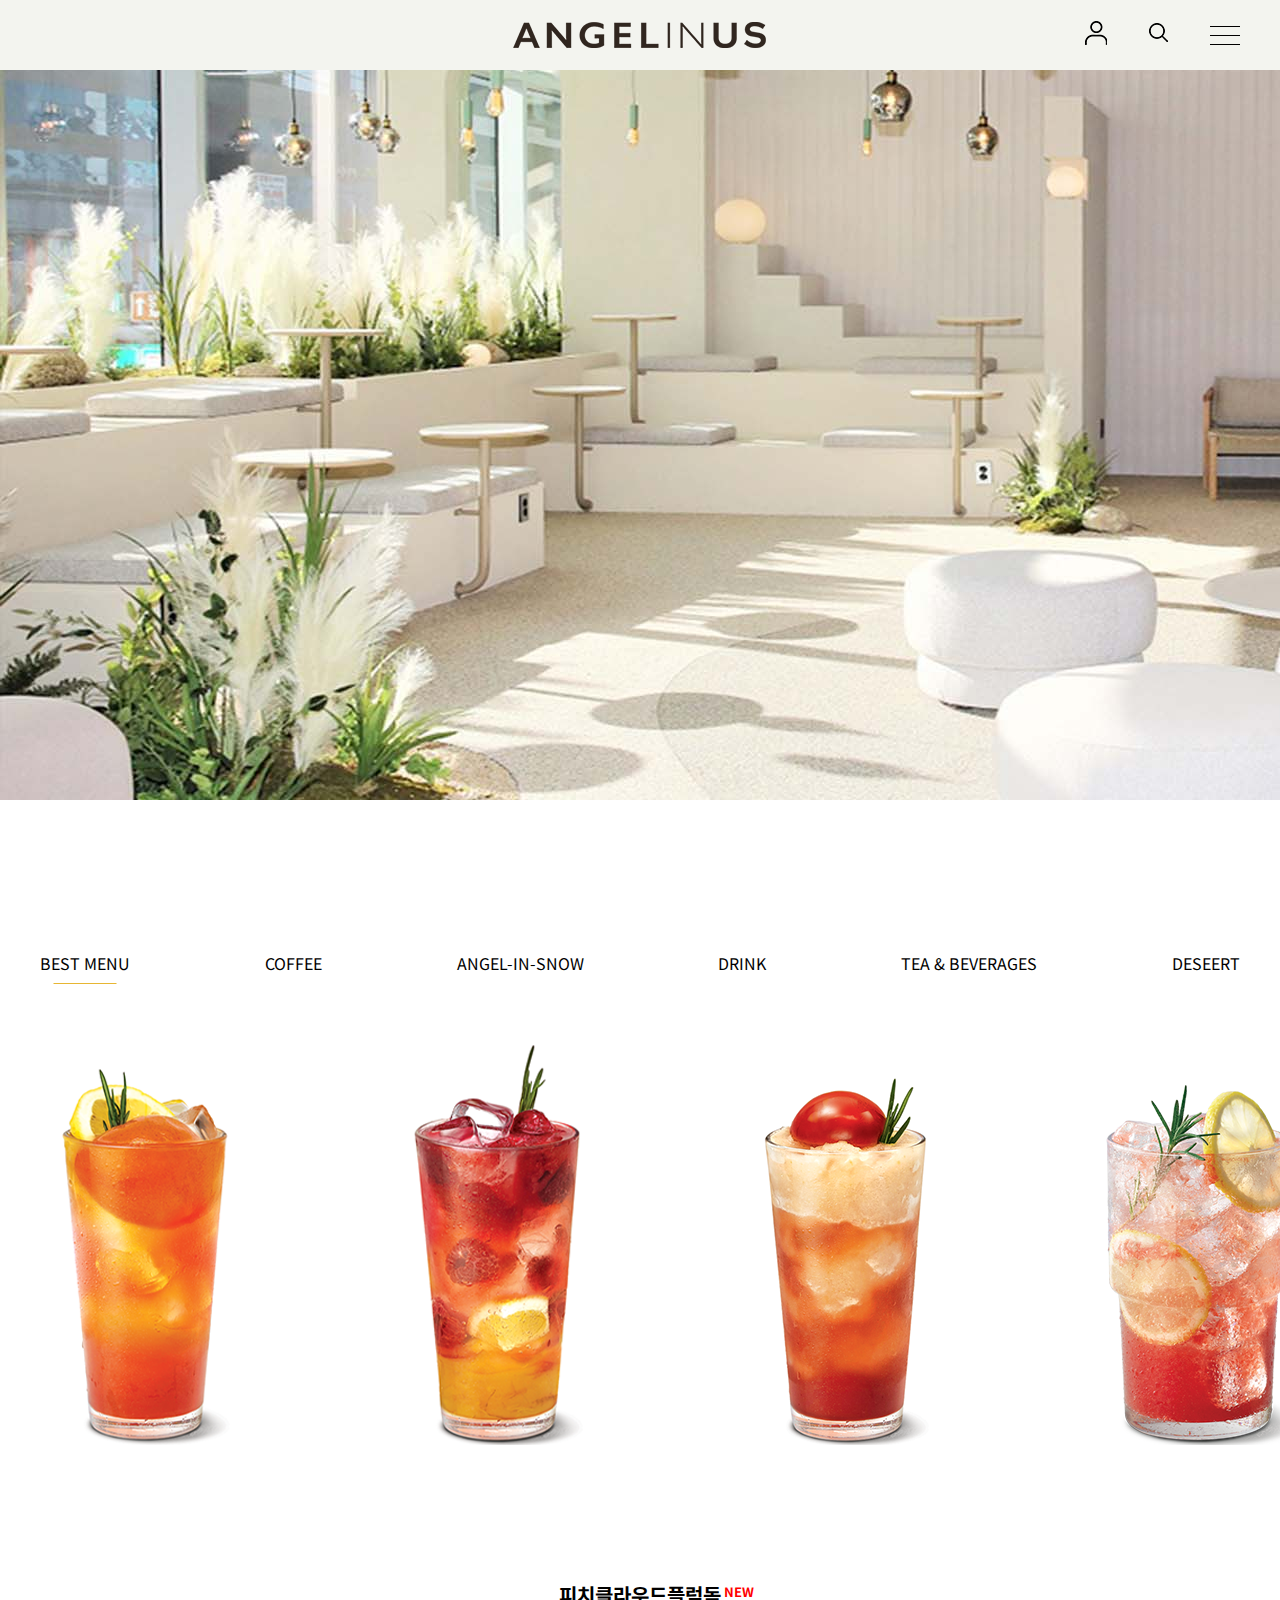
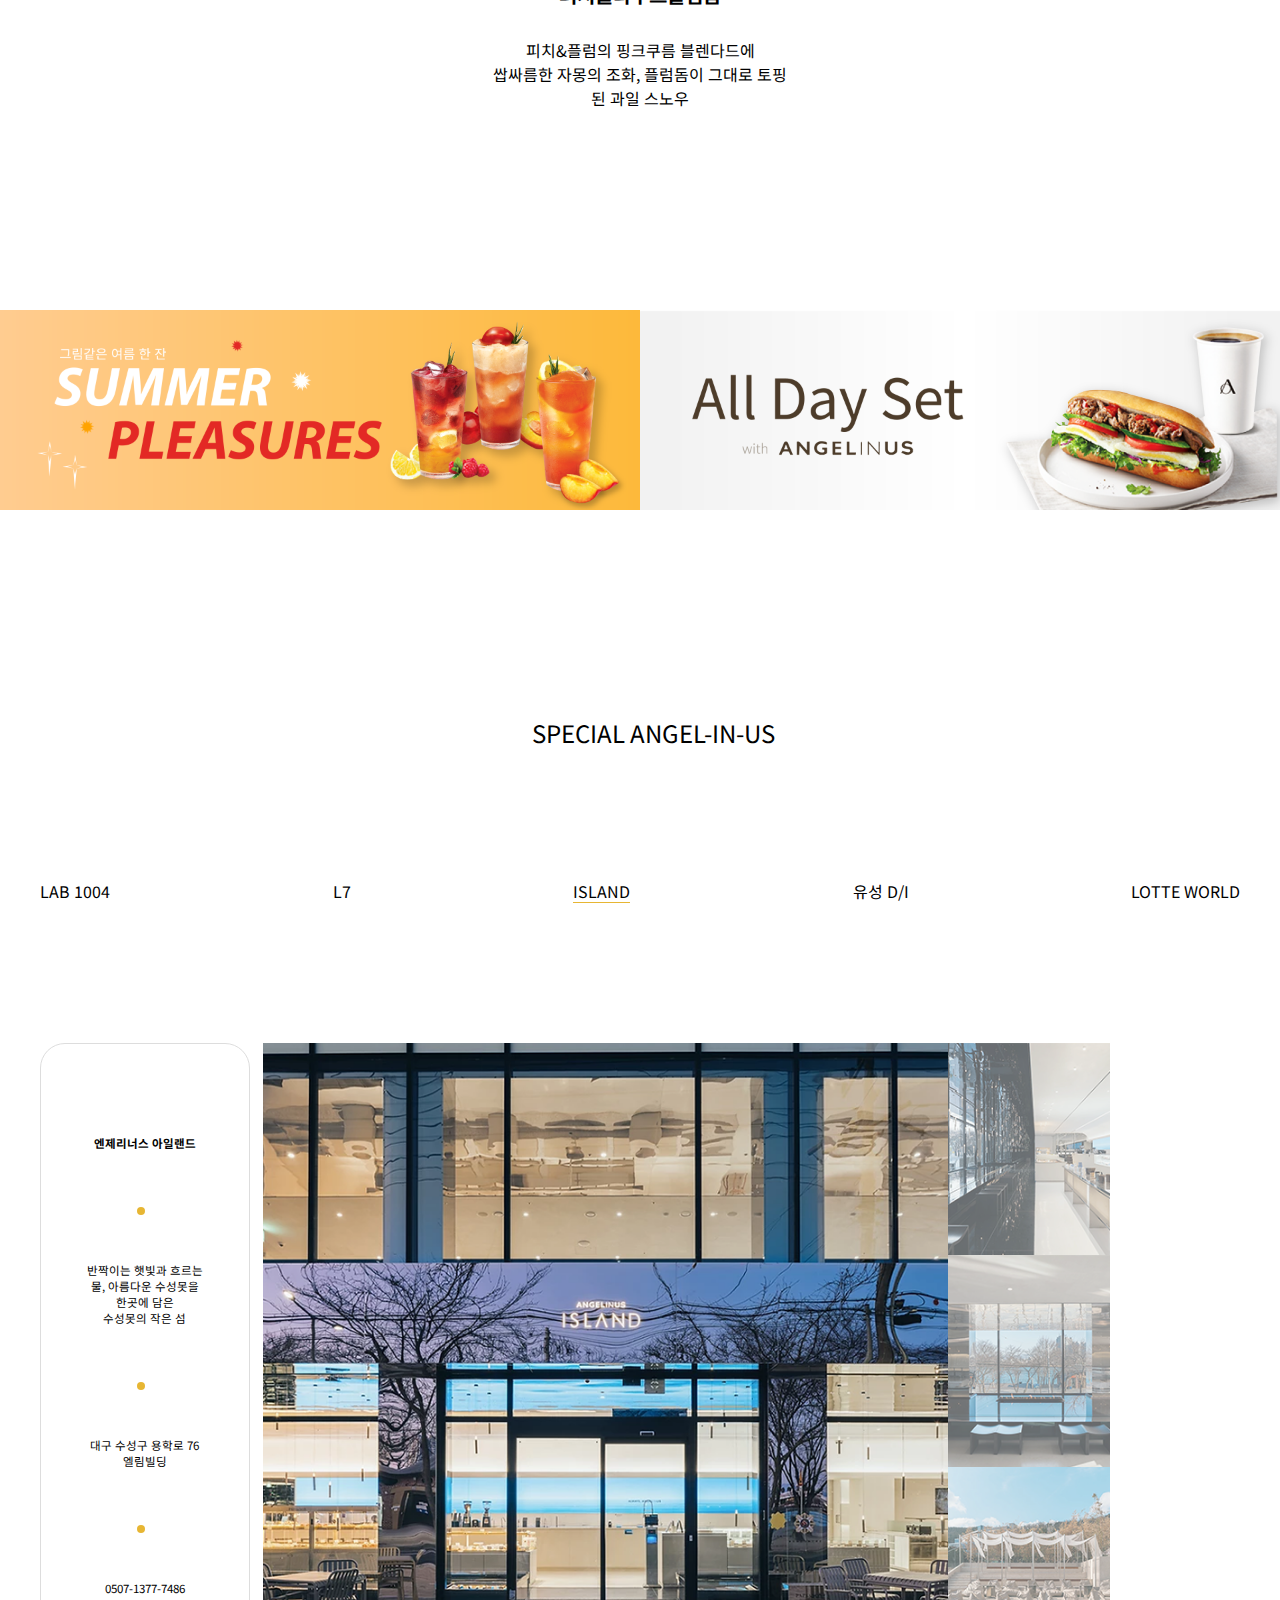
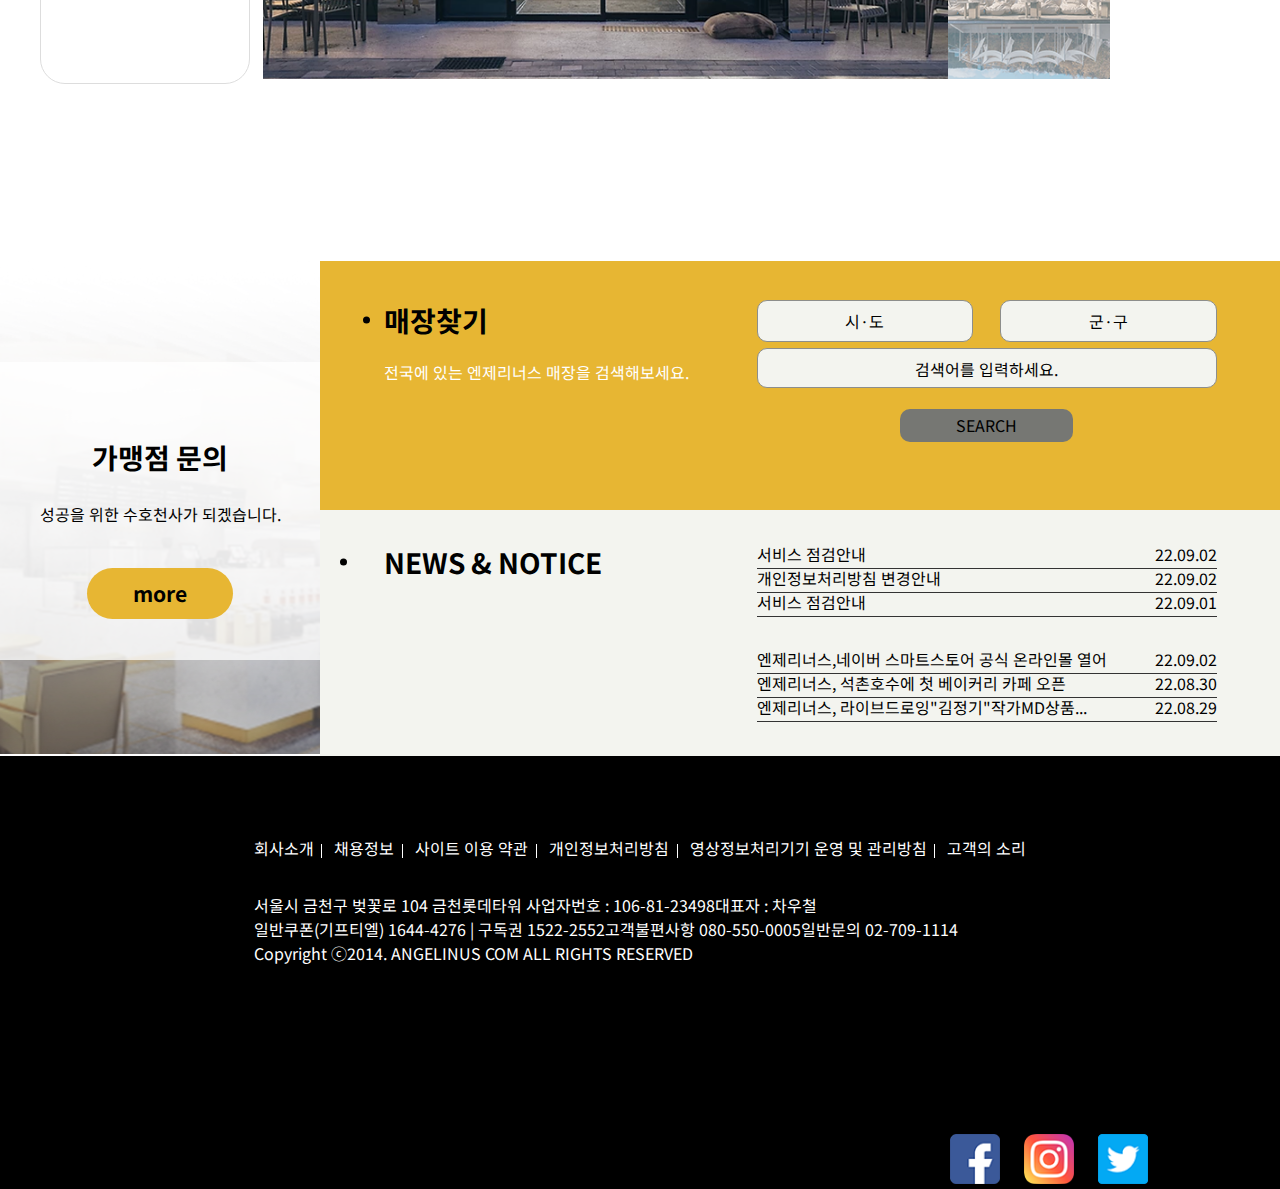
==== index.html @ 0dddab6c "Add files via upload" ====
<!DOCTYPE html>
<html lang="en">
<head>
    <meta charset="UTF-8">
    <meta http-equiv="X-UA-Compatible" content="IE=edge">
    <meta name="viewport" content="width=device-width, initial-scale=1.0">
    <title>Angel_in_us</title>
    <link rel="stylesheet" href="css/all.css">
    <link rel="stylesheet" href="https://cdnjs.cloudflare.com/ajax/libs/font-awesome/6.1.2/css/all.min.css">
    <link rel="stylesheet" href="https://cdn.jsdelivr.net/npm/swiper@8/swiper-bundle.min.css"/>
    <link rel="stylesheet" href="css/index.css">

    <script src="js/jquery-3.6.0.min.js"></script>
    <script src="https://cdn.jsdelivr.net/npm/swiper@8/swiper-bundle.min.js"></script>
    <script src="js/index.js"></script>
</head>
<body>
    <div class="header">
        <div class="swiper">
            <div class="swiper-wrapper">
                <div class="swiper-slide">
                    <img src="images/메인배너1.jpg" alt="banner">
                </div>
                <div class="swiper-slide">
                    <img src="images/메인배너2.jpg" alt="banner">
                </div>
            </div>
            <div class="banner-box">
                <a href="#">Hong-Dae <p>L7</p></a>
                <a href="#">따뜻한 커피 한잔과 함께 <p>든든한 식사까지</p> <p>드실수 있는 엔제리너스</p> <p>ANGELINUS DINNING CAFE</p></a>
            </div>
            <div class="banner-box2">
                <div class="box-wrap">
                    <a href="#">LOTTE WORLD<p>MALL</p></a>
                    <a href="#">일상 속 편안함과 새로움,<p>특별함이 공존하는 공간</p> <p>따뜻한 커피 한 잔과 갓 구운</p> <p>빵이 함께하는 이 곳</p></a>
                </div>
            </div>
        </div>
        <div class="header-list">
            <div class="list-wrap">
                <div class="etc">
                    <img src="images/logo.png" alt="logo">
                    <a href="#"><img src="images/icon-person.png" alt="icon"></a>
                    <a href="#"><img src="images/돋보기.png" alt="icon"></a>
                    <a href="#">
                        <div class="hamburger">
                            <div class="line"></div>
                            <div class="line"></div>
                            <div class="line"></div>
                        </div>
                    </a>
                </div>
            </div>
        </div>
        <div class="side-nav">
            <div class="close">
                <img src="images/close.png" alt="close">
            </div>
            <div class="nav-wrap">
                <div class="logo">
                    <img src="images/small logo.png" alt="smalllogo">
                </div>
                <ul>
                    <li><a href="#">LOTTE EATZ</a></li>
                    <li><a href="#">EVENT</a></li>
                    <li><a href="#">ABOUT US</a></li>
                    <li><a href="#">OUR COFFEE</a></li>
                    <li><a href="#">STORE</a></li>
                </ul>
            </div>
        </div>
    </div>
    <div class="content">
        <div class="menu">
            <ul>
                <li>BEST MENU</li>
                <li>COFFEE</li>
                <li>ANGEL-IN-SNOW</li>
                <li>DRINK</li>
                <li>TEA &amp; BEVERAGES</li>
                <li>DESEERT</li>
            </ul>
        </div>
        <div class="menu-pic">
            <div class="menu-ul">
                <ul>
                    <li><a href="#">
                        <img src="images/베스트메뉴1.png" alt="best">
                    </a></li>
                    <li><a href="#">
                        <img src="images/베스트메뉴2.png" alt="best">
                    </a></li>
                    <li><a href="#">
                        <img src="images/베스트메뉴5.png" alt="best">
                    </a></li>
                    <li><a href="#">
                        <img src="images/베스트메뉴4.png" alt="best">
                    </a></li>
                    <li><a href="#">
                        <img src="images/베스트메뉴3.png" alt="best">
                    </a></li>
                </ul>
                <ul>
                    <li><a href="#"><img src="images/커피1.png" alt="coffee"></a></li>
                    <li><a href="#"><img src="images/커피2.png" alt="coffee"></a></li>
                    <li><a href="#"><img src="images/커피3.png" alt="coffee"></a></li>
                    <li><a href="#"><img src="images/커피4.png" alt="coffee"></a></li>
                    <li><a href="#"><img src="images/커피5.png" alt="coffee"></a></li>
                    <li><a href="#"><img src="images/커피6.png" alt="coffee"></a></li>
                </ul>
                <ul>
                    <li><a href="#"><img src="images/스노우1.png" alt="snow"></a></li>
                    <li><a href="#"><img src="images/스노우2.png" alt="snow"></a></li>
                    <li><a href="#"><img src="images/스노우3.png" alt="snow"></a></li>
                    <li><a href="#"><img src="images/스노우4.png" alt="snow"></a></li>
                    <li><a href="#"><img src="images/스노우5.png" alt="snow"></a></li>
                </ul>
                <ul>
                    <li><a href="#"><img src="images/에이드1.png" alt="drink"></a></li>
                    <li><a href="#"><img src="images/에이드2.png" alt="drink"></a></li>
                    <li><a href="#"><img src="images/에이드3.png" alt="drink"></a></li>
                    <li><a href="#"><img src="images/에이드4.png" alt="drink"></a></li>
                    <li><a href="#"><img src="images/에이드5.png" alt="drink"></a></li>
                    <li><a href="#"><img src="images/에이드6.png" alt="drink"></a></li>
                </ul>
                <ul>
                    <li><a href="#"><img src="images/티1.png" alt="tea"></a></li>
                    <li><a href="#"><img src="images/티2.png" alt="tea"></a></li>
                    <li><a href="#"><img src="images/티3.png" alt="tea"></a></li>
                    <li><a href="#"><img src="images/티4.png" alt="tea"></a></li>
                    <li><a href="#"><img src="images/티5.png" alt="tea"></a></li>
                    <li><a href="#"><img src="images/티6.png" alt="tea"></a></li>
                </ul>
                <ul>
                    <li><a href="#"><img src="images/디저트1.png" alt="deseert"></a></li>
                    <li><a href="#"><img src="images/디저트2.png" alt="deseert"></a></li>
                    <li><a href="#"><img src="images/디저트3.png" alt="deseert"></a></li>
                    <li><a href="#"><img src="images/디저트4.png" alt="deseert"></a></li>
                    <li><a href="#"><img src="images/디저트5.png" alt="deseert"></a></li>
                    <li><a href="#"><img src="images/디저트6.png" alt="deseert"></a></li>
                    <!-- <li><a href="#"><img src="images/디저트7.png" alt="deseert"></a></li>
                    <li><a href="#"><img src="images/디저트8.png" alt="deseert"></a></li>
                    <li><a href="#"><img src="images/디저트9.png" alt="deseert"></a></li> -->
                </ul>
            </div>
            <i class="fa-solid fa-angle-left"></i>
            <i class="fa-solid fa-angle-right"></i>
            <div class="menu-txt">
                <span>피치클라우드플럼돔</span>
                <p>피치&amp;플럼의 핑크쿠름 블렌다드에</p><p>쌉싸름한 자몽의 조화, 플럼돔이 그대로 토핑된 과일 스노우</p>
            </div>
            <div class="menu-txt">
                <span>돌체라떼</span>
                <p>달콤한 연유와 고소한 우유가</p><p>엔제린블렌딩과 조화로운 돌체라떼</p>
            </div>
            <div class="menu-txt">
                <span>민트초코스노우</span>
                <p>달콤한 초콜릿의 식감 이색적인 민트향</p>
            </div>
            <div class="menu-txt">
                <span>샤인머스캣 스파클링 에이드</span>
                <p>샤인머스캣의 단 맛과 청량감있는</p><p>탄산수의 새콤달콤한 과일에이드</p>
            </div>
            <div class="menu-txt">
                <span>로얄캐모마일</span>
                <p>향긋한 사과향이 특징인 독일산 100%</p><p>프리미엄 캐모마일</p>
            </div>
            <div class="menu-txt">
                <span>햄치즈</span>
                <p>촉촉한 생크림 번에 스모크햄,</p><p>체다치즈가 어울린 오븐샌드위치스노우</p>
            </div>
        </div>
        <div class="event">
            <ul>
                <li><img src="images/banner1.png" alt="eventbanner"></li>
                <li><img src="images/banner2.png" alt="eventbanner"></li>
            </ul>
        </div>
        <div class="special">
            <div class="special-wrap">
                <div class="title">
                    <span>SPECIAL ANGEL-IN-US</span>
                    <ul>
                        <li>LAB 1004</li>
                        <li>L7</li>
                        <li>ISLAND</li>
                        <li>유성 D/I</li>
                        <li>LOTTE WORLD</li>
                    </ul>
                </div>
                <div class="box">
                    <div class="lab1004">
                        <div class="txt_box">
                            <ul>
                                <li>엔제리너스 LAB1004</li>
                                <li>
                                    세상에서 하나뿐인<p></p>
                                    나만의 로스팅 가능<p></p>
                                    LAB1004 커피연구소<p></p>
                                    ALWAYS ROSTERY CAFE
                                </li>
                                <li>
                                    서울 금천구 벚꽃로 104 <p></p>
                                    금천롯데타워
                                </li>
                                <li>02-809-4043</li>
                            </ul>
                        </div>
                        <ul>
                            <li><img src="images/lab1004(1).png" alt="lab1004"></li>
                        </ul>
                        <ul>
                            <li><img src="images/lab1004(2).png" alt="lab1004"></li>
                            <li><img src="images/lab1004(3).png" alt="lab1004"></li>
                            <li><img src="images/lab1004(4).png" alt="lab1004"></li>
                        </ul>
                    </div>
                    <div class="l7">
                        <div class="txt_box">
                            <ul>
                                <li>엔제리너스 L7</li>
                                <li>
                                    따뜻한 커피 한잔과 함께<p></p>
                                    든든한 식사까지<p></p>
                                    드실수 있는 엔제리너스<p></p>
                                    ANGELINUS DINING CAFE
                                </li>
                                <li>
                                    서울 마포구 양화로 141 1
                                </li>
                                <li>02-326-0793</li>
                            </ul>
                        </div>
                        <ul>
                            <li><img src="images/L7(1).png" alt="lab1004"></li>
                        </ul>
                        <ul>
                            <li><img src="images/l7(2).png" alt="lab1004"></li>
                            <li><img src="images/l7(3).png" alt="lab1004"></li>
                            <li><img src="images/l7(4).png" alt="lab1004"></li>
                        </ul>
                    </div>
                    <div class="island">
                        <div class="txt_box">
                            <ul>
                                <li>엔제리너스 아일랜드</li>
                                <li>
                                    반짝이는 햇빛과 흐르는 <p></p>
                                    물, 아름다운 수성못을<p></p>
                                    한곳에 담은<p></p>
                                    수성못의 작은 섬
                                </li>
                                <li>
                                    대구 수성구 용학로 76 <p></p>
                                    엘림빌딩
                                </li>
                                <li>0507-1377-7486</li>
                            </ul>
                        </div>
                        <ul>
                            <li><img src="images/island(1).png" alt="island"></li>
                        </ul>
                        <ul>
                            <li><img src="images/island(2).png" alt="island"></li>
                            <li><img src="images/island(3).png" alt="island"></li>
                            <li><img src="images/island(4).png" alt="island"></li>
                        </ul>
                    </div>
                    <div class="di">
                        <div class="txt_box">
                            <ul>
                                <li>엔제리너스 유성 D/I</li>
                                <li>
                                    도심 속 자연 정원과 베이커리<p></p>
                                    특화 컨셉의 새로운<p></p>
                                    어라운드네이처<p></p>
                                    시그니처 매장
                                </li>
                                <li>
                                    대전 유성구 한밭대로<p></p>
                                    492번길 15
                                </li>
                                <li>042-824-4038</li>
                            </ul>
                        </div>
                        <ul>
                            <li><img src="images/di(1).png" alt="di"></li>
                        </ul>
                        <ul>
                            <li><img src="images/di(2).png" alt="di"></li>
                            <li><img src="images/di(3).png" alt="di"></li>
                            <li><img src="images/di(4).png" alt="di"></li>
                        </ul>
                    </div>
                    <div class="lw">
                        <div class="txt_box">
                            <ul>
                                <li>엔제리너스 롯데월드</li>
                                <li>
                                    일상 속 편안함과 새로움, <p></p>
                                    특별함이 공존하는 공간<p></p>
                                    따뜻한 커피 한 잔과 갓 구운<p></p>
                                    빵이 함께하는 이 곳
                                </li>
                                <li>
                                    서울 송파구 올림픽로 300 <p></p>
                                    롯데월드몰
                                </li>
                                <li>02-3213-4765</li>
                            </ul>
                        </div>
                        <ul>
                            <li><img src="images/lotteworld(1).png" alt="lw"></li>
                        </ul>
                        <ul>
                            <li><img src="images/lotteworld(2).png" alt="lw"></li>
                            <li><img src="images/lotteworld(3).png" alt="lw"></li>
                            <li><img src="images/lotteworld(4).png" alt="lw"></li>
                        </ul>
                    </div>
                </div>
            </div>
        </div>
        <div class="banner">
            <div class="banner1">
                <div class="banner-wrap">
                    <ul>
                        <li>가맹점 문의</li>
                        <li>성공을 위한 수호천사가 되겠습니다.</li>
                    </ul>
                    <div class="more">more</div>
                </div>
            </div>
            <div class="banner_2">
                <div class="banner2">
                    <div class="b2-wrap">
                        <div class="txt">
                            <span>매장찾기</span>
                            <p>전국에 있는 엔제리너스 매장을 검색해보세요.</p>
                        </div>
                        <div class="seachbox">
                            <div class="box1">
                                <div class="box1-1">시·도</div>
                                <div class="box1-1">군·구</div>
                            </div>
                            <div class="box2">검색어를 입력하세요.</div>
                            <div class="box3">SEARCH</div>
                        </div>
                    </div>
                </div>
                <div class="banner3">
                    <div class="b3-wrap">
                        <div class="title">
                            <span>NEWS &amp; NOTICE</span>
                        </div>
                        <div class="txt">
                            <div class="top">
                                <ul>
                                    <li>서비스 점검안내</li>
                                    <li>개인정보처리방침 변경안내</li>
                                    <li>서비스 점검안내</li>
                                </ul>
                                <ul>
                                    <li>22.09.02</li>
                                    <li>22.09.02</li>
                                    <li>22.09.01</li>
                                </ul>
                            </div>
                            <div class="bottom">
                                <ul>
                                    <li>엔제리너스,네이버 스마트스토어 공식 온라인몰 열어</li>
                                    <li>엔제리너스, 석촌호수에 첫 베이커리 카페 오픈</li>
                                    <li>엔제리너스, 라이브드로잉"김정기"작가MD상품...</li>
                                </ul>
                                <ul>
                                    <li>22.09.02</li>
                                    <li>22.08.30</li>
                                    <li>22.08.29</li>
                                </ul>
                            </div>
                        </div>
                    </div>
                </div>
            </div>
        </div>
    </div>
    <div class="footer">
        <div class="footer-wrap">
            <ul>
                <li>회사소개</li>
                <li>채용정보</li>
                <li>사이트 이용 약관</li>
                <li>개인정보처리방침</li>
                <li>영상정보처리기기 운영 및 관리방침</li>
                <li>고객의 소리</li>
            </ul>
            <ul>
                <li>서울시 금천구 벚꽃로 104 금천롯데타워 사업자번호 : 106-81-23498</li>
                <li>대표자 : 차우철</li>
            </ul>
            <ul>
                <li>일반쿠폰(기프티엘) 1644-4276 | 구독권 1522-2552</li>
                <li>고객불편사항 080-550-0005</li>
                <li>일반문의 02-709-1114</li>
            </ul>
            <ul>
                <li>Copyright ⓒ2014. ANGELINUS COM ALL RIGHTS RESERVED</li>
            </ul>
        </div>
        <div class="icon">
            <img src="images/facebook.png" alt="icon">
            <img src="images/instagram.png" alt="icon">
            <img src="images/twitter.png" alt="icon">
        </div>
    </div>
</body>
</html>
---- css/index.css ----
@charset "utf-8";
@import url('https://fonts.googleapis.com/css2?family=Noto+Sans+KR:wght@100;300;400;700;900&display=swap');
*{margin: 0; padding: 0;}
ul{list-style: none;}
a{text-decoration: none; color: #000;}
body{font-family: 'Noto Sans KR', sans-serif;}
html, body{width: 100%; height: 100%;}

.header{
    width: 100%;
}
.slide-swiper{
    width: 100%;
}
.header .slide-swiper .swiper-wrapper{
    display: flex;
    overflow: hidden;
    max-width: 1920px;
    height: 800px;
    position: relative;
}


.header .banner-box{
    position: absolute;
    top: 260px;
    left: 191px;
    width: 320px;
    height: 328px;
    background-color: rgba(255, 255, 255, 0.56);
    display: none;
    z-index: 1;
}
.header .banner-box2{
    position: absolute;
    top: 260px;
    right: 191px;
    width: 320px;
    height: 328px;
    background-color: rgba(255, 255, 255, 0.56);
    display: none;
    z-index: 1;
}

.header .banner-box a:nth-child(1),
.header .banner-box2 a:nth-child(1){
    display: inline-block;
    font-weight: bold;
    font-size: 23px;
    margin-top: 32px;
    margin-left: 45px;
}
.header .banner-box a:nth-child(2),
.header .banner-box2 a:nth-child(2){
    display: inline-block;
    margin-top: 64px;
    margin-left: 45px;
    color: #626262;
    font-size: 13px;
    line-height: 23px;
    font-weight: bold;
    letter-spacing: 0.5px;
}


.header .header-list{
    width: 100%;
    height: 70px;
    background-color: #f3f4ef;
    position: fixed;
    top: 0;
    z-index: 98;
}
.header .header-list .list-wrap{
    max-width: 1200px;
    height: 100%;
    margin: 0 auto;
}
.header .header-list .etc{
    display: flex;
    height: 70px;
    align-items: center;
    justify-content: end;
}
.header .header-list .etc > img{
    margin-right: 319px;
}
.header .header-list .etc a:nth-child(3){
    margin: 0 42px;
}
.header .header-list .etc .line{
    width: 30px;
    height: 1px;
    background-color: #000;
}
.header .header-list .etc .line:nth-child(2){
    margin: 8px 0;
}

.header .side-nav{
    width: 393px;
    height: 800px;
    background-color: #f3f4ef;
    position: fixed;
    top: 0;
    right: -393px;
    transition: 0.3s;
    z-index: 99;
}
.header .side-nav.on{
    right: 0;
    transition: 0.3s;
}
.header .side-nav .close{
    padding-top: 22px;
    cursor: pointer;
}
.header .side-nav .nav-wrap{
    width: 280px;
    margin: 0 auto;
    padding-top: 51px;
}
.header .side-nav .logo{
    text-align: center;
}
.header .side-nav ul{
    padding-top: 100px;
    font-weight: bold;
}
.header .side-nav ul li:not(:nth-child(5)){
    padding-bottom: 81px;
}

.content{
    width: 100%;
}
.content .menu{
    max-width: 1200px; 
    margin: 146px auto 0;
}
.content .menu ul{
    display: flex;
    justify-content: space-between;
}
.content .menu ul li{
    position: relative;
    cursor: pointer;
}
.content .menu ul li img{
    width: 100%;
}
.content .menu ul li.on::after{
    width: 70%;
}
.content .menu ul li::after{
    content: "";
    width: 0%;
    height: 1px;
    background-color: #e7b633;
    position: absolute;
    bottom: -9px;
    left: 50%;
    transform: translateX(-50%);
    transition: 0.5s;
}

.content .menu-pic{
    max-width: 1650px;
    /*  */
    height: 685px;
    /* overflow: hidden; */
    margin: 0 auto;
    margin-bottom: 150px;
    position: relative;
}
.content .menu-pic .menu-ul{
    width: 100%;
    /* height: 100%; */
    padding-bottom: 130px;
    display: flex;
    overflow: hidden;
}

.content .menu-pic i{
    position: absolute;
    font-size: 30px;
    cursor: pointer;
}
.content .menu-pic i:nth-child(2){
    top: 30%;
    left: -50px;
}
.content .menu-pic i:nth-child(3){
    top: 30%;
    right: -50px;
}
/* .content .menu-pic ul{
    width: 100%;
    overflow: hidden;
    display: flex;
    padding-top: 180px;
    padding-bottom: 100px;
    display: none;
    transition: 1s;
}
.content .menu-pic ul.on{
    display: block;
    width: 100%;
    overflow: hidden;
    display: flex;
    justify-content: space-between;
    padding-top: 180px;
    padding-bottom: 100px;
    transition: 1s;
} */
.content .menu-pic ul{
    width: 100%;
    display: flex;
    padding-top: 70px;
    transition: 0.3s;
}
.content .menu-pic ul.on{
    position: relative;
    right: 100%;
    transition: 0.3s;
}


.content .menu-pic ul li{
    width: 100%;
    margin-right: 50px;
    display: none;
    transition: 0.3s;
    box-sizing: border-box;
}
.content .menu-pic ul li.on{
    width: 100%;
    display: block;
    /* display: flex; */
    transition: 0.3s;
}
.content .menu-pic ul li img:hover{
    transform: scale(1.1);
}
.content .menu-pic ul:nth-child(6) li:not(:nth-child(1)){
    margin-left: 130px;
}
.content .menu-pic ul:nth-child(8) li{
    margin-right: 200px;
}

.content .menu-pic .menu-txt{
    text-align: center;
    width: 300px;
    margin: 0 auto;
    padding-bottom: 158px;
    display: none;
}
.content .menu-pic .menu-txt.on{
    display: block;
}
.content .menu-pic .menu-txt span{
    display: inline-block;
    margin-bottom: 29px;
    font-weight: bold;
    font-size: 20px;
    position: relative;
}
.content .menu-pic .menu-txt span::after{
    content: "NEW";
    font-size: 13px;
    color: #f00;
    position: absolute;
    top: 2px;
    right: -33px;
}

.content .event{
    width: 100%;
    padding-top: 100px;
}
.content .event ul{
    display: flex;
    padding-bottom: 200px;
}
.content .event ul li{
    max-width: 960px;
}
.content .event ul li img{
    width: 100%;
}

.content .special{
    max-width: 1200px;
    margin: 0 auto;
}
.content .special .title span{
    /* padding-left: 475px; */
    padding-left: 41%;
    font-size: 24px;
}
.content .special .title ul{
    display: flex;
    /* width: 1200px; */
    justify-content: space-between;
    margin-top: 129px;
    margin-bottom: 140px;
}
.content .special .title ul li{
    position: relative;
    cursor: pointer;
    /* font-size: 1vw; */
}
.content .special .title ul li::after{
    content: "";
    position: absolute;
    width: 0%;
    height: 1px;
    background-color: #e7b633;
    bottom: 0;
    left: 0;
    transition: 0.3s;
}
.content .special .title ul li.on::after{
    width: 100%;
    transition: 0.3s;
}
.content .special .box{
    display: flex;
    width: 100%;
    overflow: hidden;
}
.content .special .box ul{
    width: 100%;
}
.content .special .box .lab1004,
.content .special .box .l7,
.content .special .box .island,
.content .special .box .di,
.content .special .box .lw{
    display: flex;
    max-width: 1200px;
    display: none;
}
.content .special .box .lab1004.on,
.content .special .box .l7.on,
.content .special .box .island.on,
.content .special .box .di.on,
.content .special .box .lw.on{
    display: block;
    display: flex;
}

.content .special .lab1004 ul:nth-child(2),
.content .special .l7 ul:nth-child(2),
.content .special .island ul:nth-child(2),
.content .special .di ul:nth-child(2),
.content .special .lw ul:nth-child(2){
    /* max-width: 759px; */
    flex-basis: 65.4%;
    /* height: 702.63px; */
    overflow: hidden;
}

.content .special .lab1004 ul:nth-child(3),
.content .special .l7 ul:nth-child(3),
.content .special .island ul:nth-child(3),
.content .special .di ul:nth-child(3),
.content .special .lw ul:nth-child(3){
    /* width: 180px; */
    flex-basis: 15.5%;
    opacity: 0.6;
    cursor: pointer;
    font-size: 0;
}
.content .special .lab1004 ul li img,
.content .special .l7 ul li img,
.content .special .island ul li img,
.content .special .di ul li img,
.content .special .lw ul li img{
    width: 100%;
}
.content .special .lab1004 ul:nth-child(3) li,
.content .special .l7 ul:nth-child(3) li,
.content .special .island ul:nth-child(3) li,
.content .special .di ul:nth-child(3) li,
.content .special .lw ul:nth-child(3) li{
    opacity: 0.;
}
.content .special .lab1004 ul:nth-child(3) li.on,
.content .special .l7 ul:nth-child(3) li.on,
.content .special .island ul:nth-child(3) li.on,
.content .special .di ul:nth-child(3) li.on,
.content .special .lw ul:nth-child(3) li.on{
    opacity: 1;
}

.content .special .txt_box{
    text-align: center;
    /* width: 250px; */
    flex-basis: 20%;
    /* height: 614px; */
    border: 1px solid #ddd;
    border-radius: 25px;
    padding-top: 91px;
    margin-right: 13px;
    box-sizing: border-box;
    font-size: 0.9vw;
}
.content .special .txt_box ul li:nth-child(1){
    font-weight: bold;
}
.content .special .txt_box ul li:nth-child(2),
.content .special .txt_box ul li:nth-child(3),
.content .special .txt_box ul li:nth-child(4){
    /* margin: 111px 0; */
    margin-top: 111px;
    position: relative;
}
.content .special .txt_box ul li:nth-child(2)::after,
.content .special .txt_box ul li:nth-child(3)::after,
.content .special .txt_box ul li:nth-child(4)::after{
    content: "";
    position: absolute;
    width: 8px;
    height: 8px;
    background-color: #e7b633;
    border-radius: 5px;
    top: -55px;
    right: 50%;
    /* transform: translateX(-50%); */
}


.content .banner{
    width: 100%;
    margin-top: 177px;
    display: flex;
}
.content .banner .banner-wrap{
    max-width: 360px;
    height: 298px;
    background-color: rgba(255, 255, 255, 0.76);
    margin: 101px auto 0;
    text-align: center;
}
.content .banner .banner-wrap ul{
    margin-bottom: 42px;
    padding-top: 75px;
}
.content .banner .banner-wrap ul li:nth-child(1){
    font-size: 28px;
    font-weight: bold;
    margin-bottom: 25px;
}
.content .banner .banner1{
    background: url(../images/가맹점.png);
    background-size: cover;
    background-position: center;
    width: 960px;
    height: 493px;
}
.content .banner .banner1 .more{
    max-width: 146px;
    /*  */
    height: 51px;
    background-color: #e7b633;
    border-radius: 30px;
    margin: 0 auto;
    line-height: 51px;
    font-weight: bold;
    font-size: 21px;
}

.content .banner .banner2{
    max-width: 960px;   
    /*  */
    /* height: 246.5px; */
    padding-bottom: 7%;
    background-color: #e7b633;
}
.content .banner .banner2 .b2-wrap{
    max-width: 833px;
    /*  */
    margin: 0 auto;
    padding-top: 39px;
    display: flex;
    justify-content: space-between;
}
.content .banner .banner2 .b2-wrap .txt span,
.content .banner .b3-wrap .title span{
    font-size: 28px;
    font-weight: bold;
    position: relative;
    /* width: 460px; */
}
.content .banner .banner2 .b2-wrap .txt span::after,
.content .banner .b3-wrap .title span::after{
    content: "";
    position: absolute;
    width: 7px; height: 7px;
    background-color: #000;
    border-radius: 5px;
    left: -20%;
    top: 50%;
    transform: translateY(-50%);
}
.content .banner .banner2 .b2-wrap .txt p{
    color: #fff;
    margin-top: 20px;
}
.content .banner .banner2 .seachbox .box1{
    display: flex;
    /* width: 460px; */
    justify-content: space-between;
}
.content .banner .banner2 .seachbox .box1 .box1-1{
    /* width: 225px; */
    flex-basis: 47%;
    /* height: 40px; */
    text-align: center;
    background-color: #f3f4ef;
    border-radius: 10px;
    line-height: 40px;
    border: 1px solid #8d8e8b;
    box-sizing: border-box;
}
.content .banner .banner2 .seachbox .box2{
    width: 460px;
    height: 40px;
    text-align: center;
    background-color: #f3f4ef;
    border-radius: 10px;
    line-height: 40px;
    border: 1px solid #8d8e8b;
    box-sizing: border-box;
    margin-top: 6px;
}
.content .banner .banner2 .seachbox .box3{
    width: 173px;
    height: 33px;
    margin: 0 auto;
    margin-top: 21px;
    text-align: center;
    background-color: #767773;
    border-radius: 10px;
    line-height: 33px;
}
.content .banner .banner3{
    width: 960px;
    /*  */
    height: 246.5px;
    background-color: #f3f4ef;
}
.content .banner .b3-wrap{
    max-width: 833px;
    /*  */
    margin: 0 auto;
    padding-top: 32px;
    display: flex;
    justify-content: space-between;
}
.content .banner .b3-wrap .txt .top,
.content .banner .b3-wrap .txt .bottom{
    display: flex;
    width: 460px;
    justify-content: space-between;
}
.content .banner .b3-wrap .txt .top{
    margin-bottom: 33px;
}
.content .banner .b3-wrap .txt .top ul li,
.content .banner .b3-wrap .txt .bottom ul li{
    position: relative;
}
.content .banner .b3-wrap .txt .top ul:nth-child(1) li::after,
.content .banner .b3-wrap .txt .bottom ul:nth-child(1) li::after{
    position: absolute;
    content: "";
    width: 460px;
    height: 1px;
    background-color: #333333;
    left: 0;
    bottom: -3px;
}

.footer{
    width: 100%;
    background-color: #000;
}
.footer .footer-wrap{
    max-width: 773px;
    margin: 0 auto;
    color: #fff;
    padding-top: 80px;
    padding-bottom: 169px;
}
.footer .footer-wrap ul{
    display: flex;
}
.footer .footer-wrap ul:nth-child(1){
    justify-content: space-between;
}
.footer .footer-wrap ul:nth-child(1){
    margin-bottom: 33px;
}
.footer .footer-wrap ul:nth-child(1) li:not(:nth-child(1)){
    position: relative;
}
.footer .footer-wrap ul:nth-child(1) li:not(:nth-child(1))::after{
    content: "";
    position: absolute;
    width: 1px;
    height: 60%;
    background-color: #fff;
    bottom: 2px;
    left: -13px;
}
.footer .icon{
    text-align: right;
    margin-right: 132px;
}
.footer .icon img{
    width: 50px;
    height: 50px;
    box-sizing: border-box;
    cursor: pointer;
}
.footer .icon img:nth-child(2){
    margin: 0 20px;
}

@media screen and (min-width: 641px) and (max-width: 1200px) {
    /* .content .menu ul li{
        flex-basis: 25%;
    } */
    .content .special .title ul{
        padding: 0 2%;
    }
    .content .special .box .lab1004,
    .content .special .box .l7,
    .content .special .box .island,
    .content .special .box .di,
    .content .special .box .lw{
        flex-wrap: wrap;
        justify-content: center;
        /* flex-flow: row-reverse wrap; */
    }
    .content .special .lab1004 ul:nth-child(3),
    .content .special .l7 ul:nth-child(3),
    .content .special .island ul:nth-child(3),
    .content .special .di ul:nth-child(3),
    .content .special .lw ul:nth-child(3){
        /* flex-basis: 70%; */
        /* display: flex; */
        order: -1;
    }
    .content .special .lab1004 ul:nth-child(2),
    .content .special .l7 ul:nth-child(2),
    .content .special .island ul:nth-child(2),
    .content .special .di ul:nth-child(2),
    .content .special .lw ul:nth-child(2){
        order: -1;
    }
    .content .special .lab1004 ul:nth-child(3) li,
    .content .special .l7 ul:nth-child(3) li,
    .content .special .island ul:nth-child(3) li,
    .content .special .di ul:nth-child(3) li,
    .content .special .lw ul:nth-child(3) li{
        flex-basis: 30%;
    }
    .content .special .txt_box{
        flex-basis: 80%;
        padding: 3% 0;
        transition: 0.3s;
    }
    .content .special .txt_box ul{
        display: flex;
        justify-content: space-around;
        /* padding-top: 91px; */
        margin-right: 13px;
        align-items: center;
    }
    .content .special .txt_box ul li:nth-child(2),
    .content .special .txt_box ul li:nth-child(3),
    .content .special .txt_box ul li:nth-child(4){
        margin-top: 0;
    }
    .content .special .txt_box ul li::after{
        display: none;
    }
    /* .content .special .txt-box ul{
        display: flex;
    } */
}
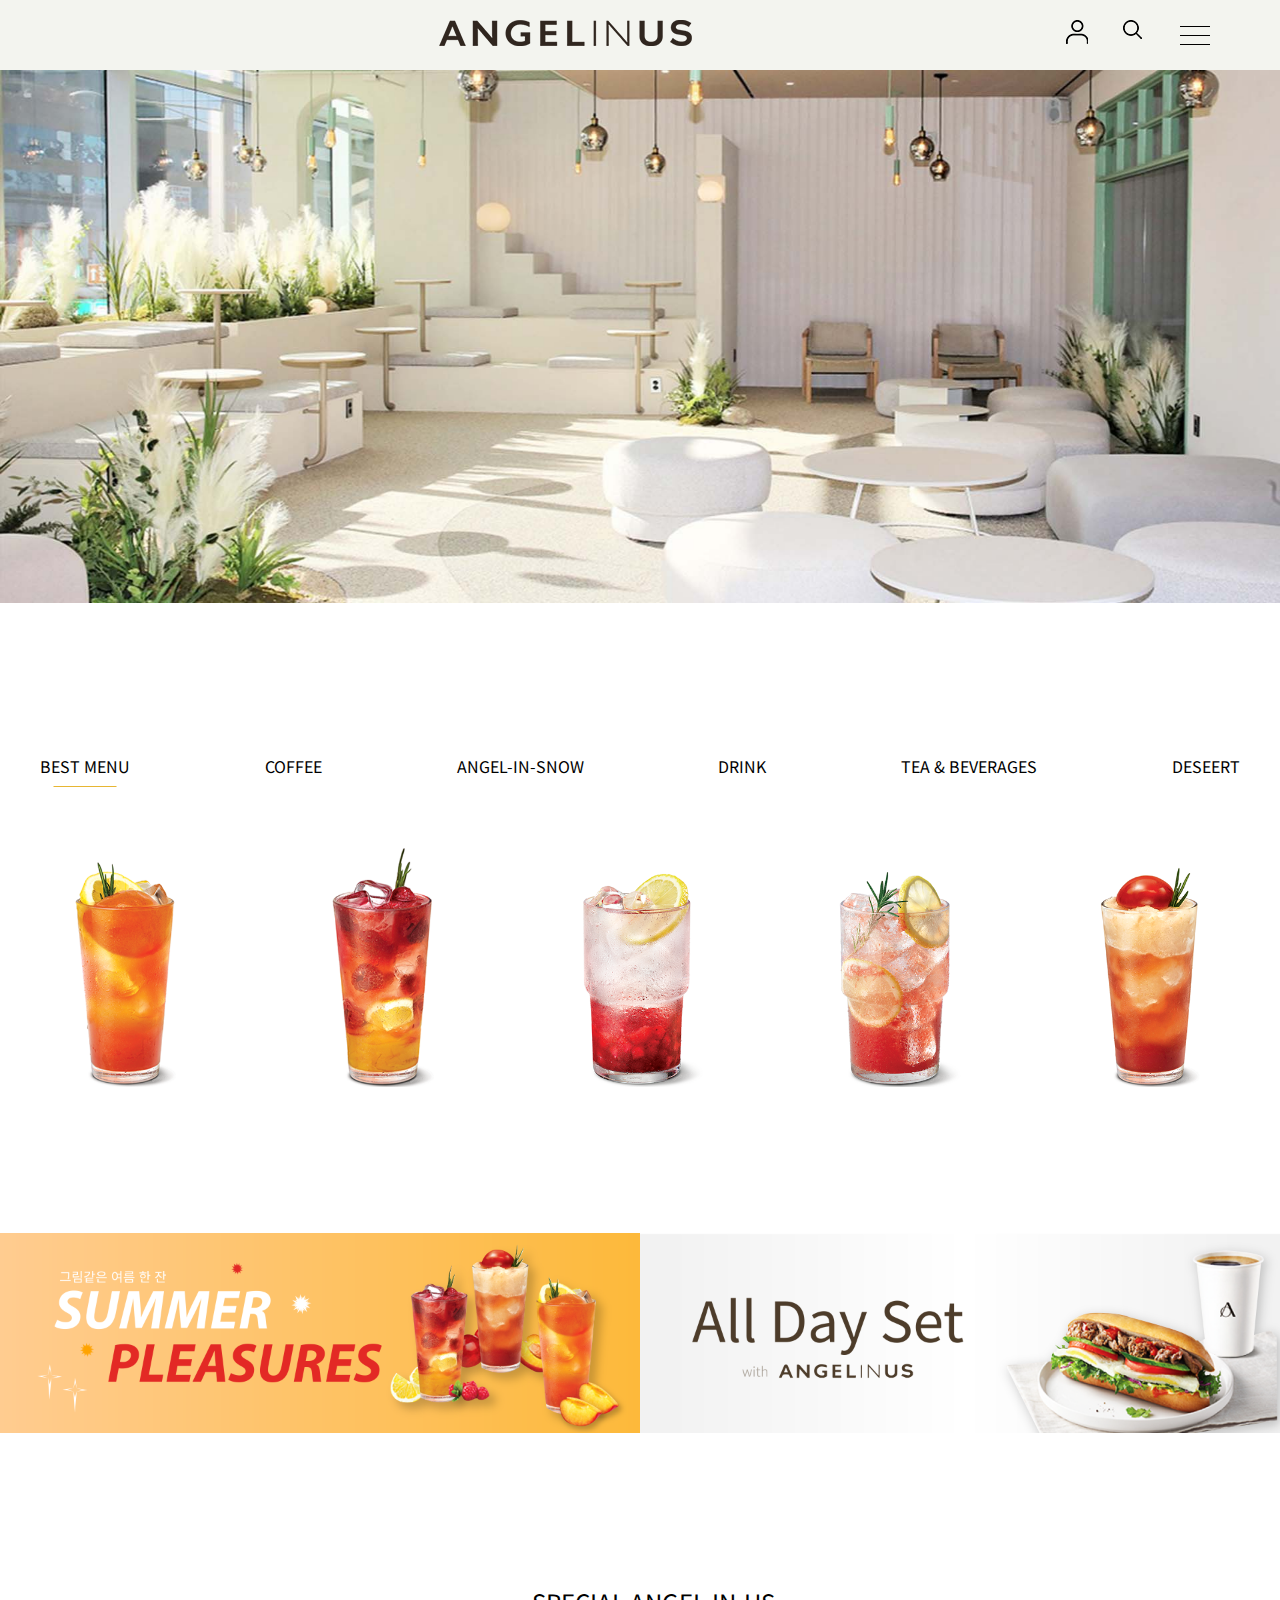
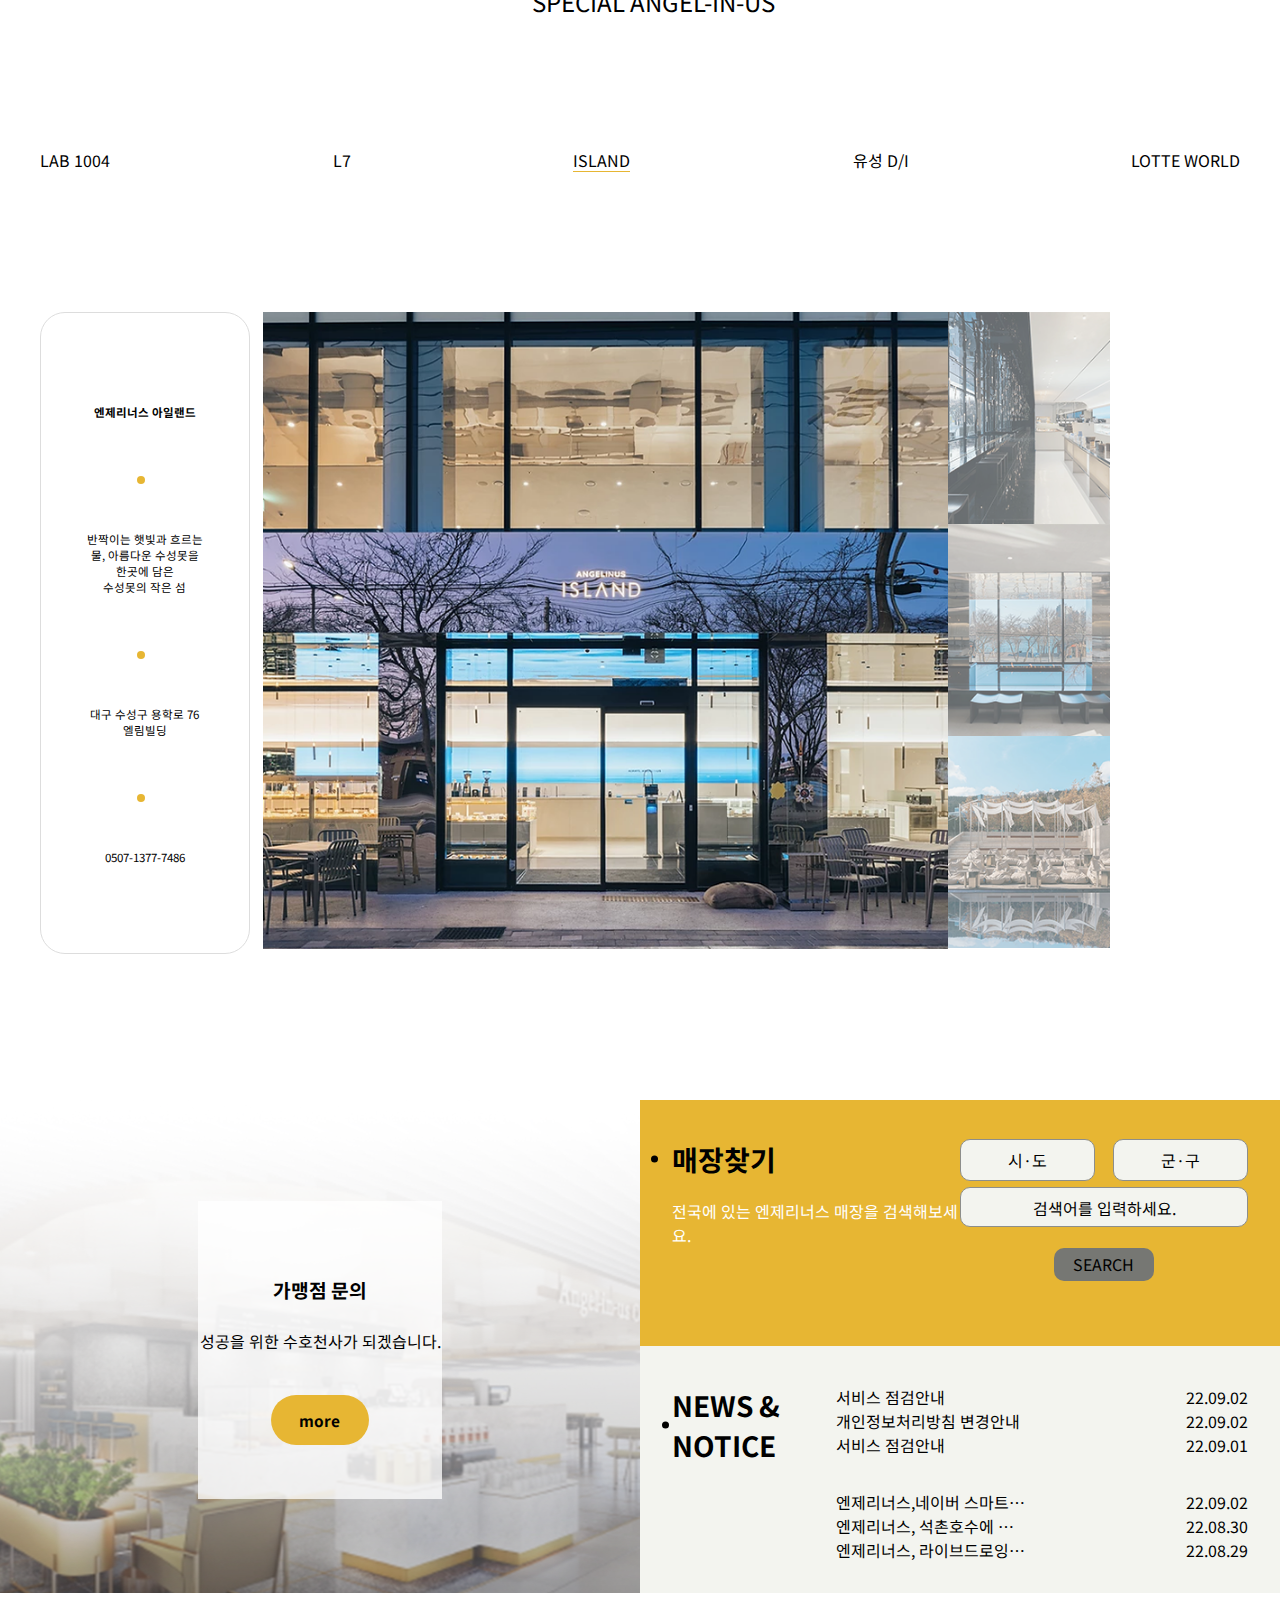
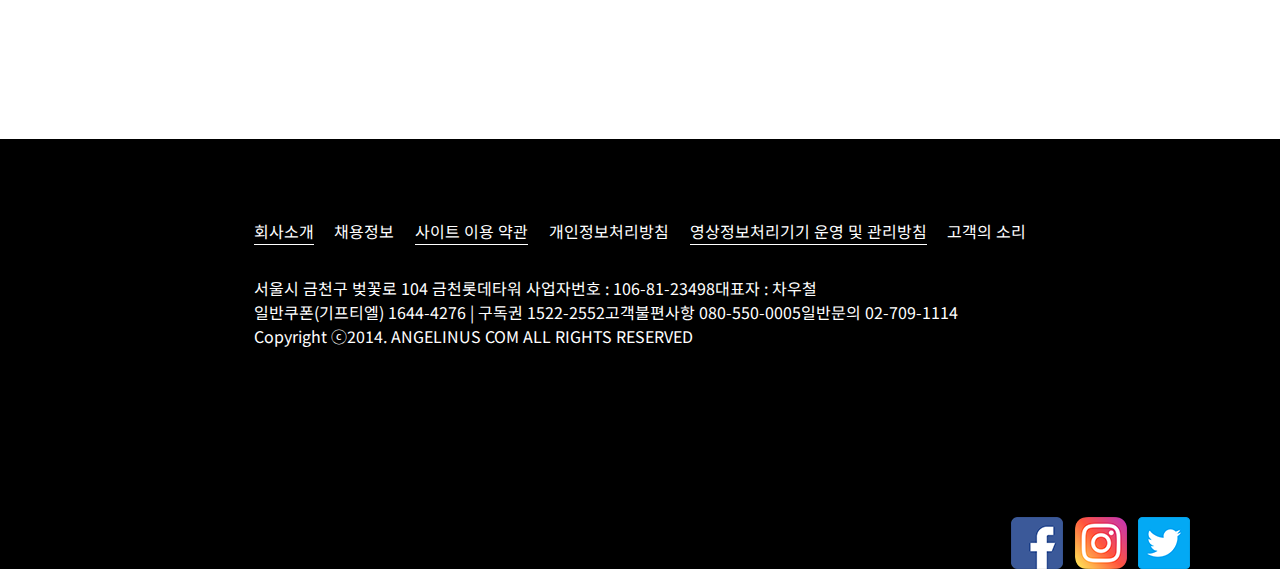
==== commit 7e7bb128: "Update index.html" ====
--- a/index.html
+++ b/index.html
@@ -4,414 +4,691 @@
     <meta charset="UTF-8">
     <meta http-equiv="X-UA-Compatible" content="IE=edge">
     <meta name="viewport" content="width=device-width, initial-scale=1.0">
-    <title>Angel_in_us</title>
+    <title>Document</title>
+
     <link rel="stylesheet" href="css/all.css">
     <link rel="stylesheet" href="https://cdnjs.cloudflare.com/ajax/libs/font-awesome/6.1.2/css/all.min.css">
     <link rel="stylesheet" href="https://cdn.jsdelivr.net/npm/swiper@8/swiper-bundle.min.css"/>
-    <link rel="stylesheet" href="css/index.css">
+    <link rel="stylesheet" href="css/index3.css">
 
     <script src="js/jquery-3.6.0.min.js"></script>
     <script src="https://cdn.jsdelivr.net/npm/swiper@8/swiper-bundle.min.js"></script>
-    <script src="js/index.js"></script>
+    <script src="js/index3.js"></script>
 </head>
 <body>
-    <div class="header">
-        <div class="swiper">
-            <div class="swiper-wrapper">
-                <div class="swiper-slide">
-                    <img src="images/메인배너1.jpg" alt="banner">
-                </div>
-                <div class="swiper-slide">
-                    <img src="images/메인배너2.jpg" alt="banner">
-                </div>
-            </div>
-            <div class="banner-box">
-                <a href="#">Hong-Dae <p>L7</p></a>
-                <a href="#">따뜻한 커피 한잔과 함께 <p>든든한 식사까지</p> <p>드실수 있는 엔제리너스</p> <p>ANGELINUS DINNING CAFE</p></a>
-            </div>
-            <div class="banner-box2">
-                <div class="box-wrap">
-                    <a href="#">LOTTE WORLD<p>MALL</p></a>
-                    <a href="#">일상 속 편안함과 새로움,<p>특별함이 공존하는 공간</p> <p>따뜻한 커피 한 잔과 갓 구운</p> <p>빵이 함께하는 이 곳</p></a>
-                </div>
-            </div>
-        </div>
-        <div class="header-list">
-            <div class="list-wrap">
-                <div class="etc">
-                    <img src="images/logo.png" alt="logo">
-                    <a href="#"><img src="images/icon-person.png" alt="icon"></a>
-                    <a href="#"><img src="images/돋보기.png" alt="icon"></a>
-                    <a href="#">
+    <div class="wrap">
+        <div class="header">
+            <div class="head swiper">
+                <div class="swiper-wrapper">
+                    <div class="header-item swiper-slide">
+                        <img src="images/메인배너1.jpg" alt="banner">
+                    </div>
+                    <div class="header-item swiper-slide">
+                        <img src="images/메인배너2.jpg" alt="banner">
+                    </div>
+                </div>
+                <div class="banner-box box1">
+                    <a href="#">Hong-Dae <p>L7</p></a>
+                    <a href="#">따뜻한 커피 한잔과 함께 <p>든든한 식사까지</p> <p>드실수 있는 엔제리너스</p> <p>ANGELINUS DINNING CAFE</p></a>
+                </div>
+                <div class="banner-box box2">
+                    <div class="box-wrap">
+                        <a href="#">LOTTE WORLD<p>MALL</p></a>
+                        <a href="#">일상 속 편안함과 새로움,<p>특별함이 공존하는 공간</p> <p>따뜻한 커피 한 잔과 갓 구운</p> <p>빵이 함께하는 이 곳</p></a>
+                    </div>
+                </div>
+            </div>
+            <div class="header-list">
+                <div class="list-wrap">
+                    <div class="etc">
+                        <ul>
+                            <li><img src="images/logo.png" alt="logo"></li>
+                            <li><img src="images/icon-person.png" alt="icon"></li>
+                            <li><img src="images/돋보기.png" alt="icon"></li>
+                        </ul>
                         <div class="hamburger">
                             <div class="line"></div>
                             <div class="line"></div>
                             <div class="line"></div>
                         </div>
-                    </a>
+                    </div>
+                </div>
+                <div class="side-nav">
+                    <div class="close">
+                        <img src="images/close.png" alt="close">
+                    </div>
+                    <div class="nav-wrap">
+                        <div class="logo">
+                            <img src="images/small logo.png" alt="smalllogo">
+                        </div>
+                        <ul>
+                            <li><a href="#">LOTTE EATZ</a></li>
+                            <li><a href="#">EVENT</a></li>
+                            <li><a href="#">ABOUT US</a></li>
+                            <li><a href="#">OUR COFFEE</a></li>
+                            <li><a href="#">STORE</a></li>
+                        </ul>
+                    </div>
                 </div>
             </div>
         </div>
-        <div class="side-nav">
-            <div class="close">
-                <img src="images/close.png" alt="close">
-            </div>
-            <div class="nav-wrap">
-                <div class="logo">
-                    <img src="images/small logo.png" alt="smalllogo">
-                </div>
+        <div class="content">
+            <div class="menu">
+                <div class="menu-list">
+                    <ul>
+                        <li>BEST MENU</li>
+                        <li>COFFEE</li>
+                        <li>ANGEL-IN-SNOW</li>
+                        <li>DRINK</li>
+                        <li>TEA &amp; BEVERAGES</li>
+                        <li>DESEERT</li>
+                    </ul>
+                </div>
+                <div class="menu-pic">
+                    <div class="swiper pic">
+                        <div class="swiper-wrapper">
+                            <div class="swiper-slide pic-item">
+                                <img src="images/베스트메뉴1.png" alt="best">
+                                <ul>
+                                    <li>복숭아 우롱티에</li>
+                                    <li>레몬과 자두, 로즈마리를</li>
+                                    <li>넣은 아이스티</li>
+                                    <li>플럼선셋핑크오션</li>
+                                </ul>
+                            </div>
+                            <div class="swiper-slide pic-item">
+                                <img src="images/베스트메뉴2.png" alt="best">
+                                <ul>
+                                    <li>유자 베이스에</li>
+                                    <li>크림슨펀치를 토핑해</li>
+                                    <li>달콤한 맛의</li>
+                                    <li>시트론베리스케치</li>
+                                </ul>
+                            </div>
+                            <div class="swiper-slide pic-item">
+                                <img src="images/베스트메뉴3.png" alt="best">
+                                <ul>
+                                    <li>듬뿍들어간 딸기 과육과</li>
+                                    <li>청량감 있는 탄산수의</li>
+                                    <li>청량달콤한</li>
+                                    <li>딸기스파클링에이드</li>
+                                </ul>
+                            </div>
+                            <div class="swiper-slide pic-item">
+                                <img src="images/베스트메뉴4.png" alt="best">
+                                <ul>
+                                    <li>자몽 특유의</li>
+                                    <li>쌉싸름한 맛과</li>
+                                    <li>향이 살아있는</li>
+                                    <li>레드자몽스파클링에이드</li>
+                                </ul>
+                            </div>
+                            <div class="swiper-slide pic-item">
+                                <img src="images/베스트메뉴5.png" alt="best">
+                                <ul>
+                                    <li>자몽과 자두를</li>
+                                    <li>얼음과 함께 넣은</li>
+                                    <li>달콤새콤한</li>
+                                    <li>피치클라우드플럼돔</li>
+                                </ul>
+                            </div>
+                        </div>
+                    </div>
+                    <div class="swiper pic">
+                        <div class="swiper-wrapper">
+                            <div class="pic-item swiper-slide">
+                                <img src="images/커피1.png" alt="best">
+                                <ul>
+                                    <li>고소한 견과류와</li>
+                                    <li>은은한 베리</li>
+                                    <li>풍부한 바디감이</li>
+                                    <li>특징인 블렌딩 커피</li>
+                                </ul>
+                            </div>
+                            <div class="pic-item swiper-slide">
+                                <img src="images/커피2.png" alt="best">
+                                <ul>
+                                    <li>달콤한 카라멜과</li>
+                                    <li>우유 거품의</li>
+                                    <li>부드러운 맛이</li>
+                                    <li>에스프레소 커피</li>
+                                </ul>
+                            </div>
+                            <div class="pic-item swiper-slide">
+                                <img src="images/커피3.png" alt="best">
+                                <ul>
+                                    <li>달콤한 연유와</li>
+                                    <li>고소한 우유가</li>
+                                    <li>엔제린블렌딩과</li>
+                                    <li>조화로운 돌체라떼</li>
+                                </ul>
+                            </div>
+                            <div class="pic-item swiper-slide">
+                                <img src="images/커피4.png" alt="best">
+                                <ul>
+                                    <li>풍미가 진한</li>
+                                    <li>에스프레소와 우유에</li>
+                                    <li>달콤한 바닐라 시럽이</li>
+                                    <li>어우러진 커피</li>
+                                </ul>
+                            </div>
+                            <div class="pic-item swiper-slide">
+                                <img src="images/커피5.png" alt="best">
+                                <ul>
+                                    <li>초콜릿과 생크림의</li>
+                                    <li>감미로운 맛이</li>
+                                    <li>에스프레소와</li>
+                                    <li>어우러진 커피</li>
+                                </ul>
+                            </div>
+                            <div class="pic-item swiper-slide">
+                                <img src="images/커피6.png" alt="best">
+                                <ul>
+                                    <li>찬물로 오랜시간</li>
+                                    <li>우려내어 와인처럼</li>
+                                    <li>숙성시켜 마시는</li>
+                                    <li>차가운 콜드브루</li>
+                                </ul>
+                            </div>
+                        </div>
+                    </div>
+                    <div class="swiper pic">
+                        <div class="swiper-wrapper">
+                            <div class="pic-item swiper-slide">
+                                <img src="images/스노우1.png" alt="best">
+                                <ul>
+                                    <li>새콤 달콤한</li>
+                                    <li>진한 망고 과즙을</li>
+                                    <li>느낄 수 있는</li>
+                                    <li>엔제린 스노우</li>
+                                </ul>
+                            </div>
+                            <div class="pic-item swiper-slide">
+                                <img src="images/스노우2.png" alt="best">
+                                <ul>
+                                    <li>새콤달콤한</li>
+                                    <li> 요거트와 샤인머스캣의</li>
+                                    <li>달콤함이 조화로운</li>
+                                    <li>엔제린스노우</li>
+                                </ul>
+                            </div>
+                            <div class="pic-item swiper-slide">
+                                <img src="images/스노우3.png" alt="best">
+                                <ul>
+                                    <li>달콤한 초콜릿의</li>
+                                    <li>이색적인 민트향이</li>
+                                    <li>상큼톡톡한</li>
+                                    <li>엔제린스노우</li>
+                                </ul>
+                            </div>
+                            <div class="pic-item swiper-slide">
+                                <img src="images/스노우4.png" alt="best">
+                                <ul>
+                                    <li>달콤한 카라멜시럽과</li>
+                                    <li>로투스쿠키가 만나</li>
+                                    <li>조화를 이루는</li>
+                                    <li>아이스 블렌딩 음료</li>
+                                </ul>
+                            </div>
+                            <div class="pic-item swiper-slide">
+                                <img src="images/스노우5.png" alt="best">
+                                <ul>
+                                    <li>달콤한 초콜릿과</li>
+                                    <li>진한 초코칩을 입안에서</li>
+                                    <li>느낄 수 있는 아이스</li>
+                                    <li>커피 블렌딩 음료</li>
+                                </ul>
+                            </div>
+                        </div>
+                    </div>
+                    <div class="swiper pic">
+                        <div class="swiper-wrapper">
+                            <div class="pic-item swiper-slide">
+                                <img src="images/에이드1.png" alt="best">
+                                <ul>
+                                    <li>듬뿍들어간 딸기 과육과</li>
+                                    <li>청량감 있는 탄산수의</li>
+                                    <li>청량달콤한</li>
+                                    <li>딸기스파클링에이드</li>
+                                </ul>
+                            </div>
+                            <div class="pic-item swiper-slide">
+                                <img src="images/에이드2.png" alt="best">
+                                <ul>
+                                    <li>자몽 특유의</li>
+                                    <li>쌉싸름한 맛과</li>
+                                    <li>향이 살아있는</li>
+                                    <li>레드자몽스파클링에이드</li>
+                                </ul>
+                            </div>
+                            <div class="pic-item swiper-slide">
+                                <img src="images/에이드3.png" alt="best">
+                                <ul>
+                                    <li>샤인머스캣의 단 맛과</li>
+                                    <li>청량감있는 탄산수의</li>
+                                    <li>새콤달콤한</li>
+                                    <li>샤인머스캣스파클링에이드</li>
+                                </ul>
+                            </div>
+                            <div class="pic-item swiper-slide">
+                                <img src="images/에이드4.png" alt="best">
+                                <ul>
+                                    <li>경상북도 사과와 당근을</li>
+                                    <li>통째로 갈아만든</li>
+                                    <li>신선하고 새콤달콤한</li>
+                                    <li>리얼 생과일주스</li>
+                                </ul>
+                            </div>
+                            <div class="pic-item swiper-slide">
+                                <img src="images/에이드5.png" alt="best">
+                                <ul>
+                                    <li>경상북도 사과를</li>
+                                    <li>통째로 갈아만든</li>
+                                    <li>신선하고 새콤달콤한</li>
+                                    <li>리얼 생과일주스</li>
+                                </ul>
+                            </div>
+                            <div class="pic-item swiper-slide">
+                                <img src="images/에이드6.png" alt="best">
+                                <ul>
+                                    <li>경상북도 방울토마토를</li>
+                                    <li>통째로 갈아만든</li>
+                                    <li>신선하고 새콤달콤한</li>
+                                    <li>리얼 생과일주스</li>
+                                </ul>
+                            </div>
+                        </div>
+                    </div>
+                    <div class="swiper pic">
+                        <div class="swiper-wrapper">
+                            <div class="pic-item swiper-slide">
+                                <img src="images/티1.png" alt="best">
+                                <ul>
+                                    <li>천연 복숭아 오일을</li>
+                                    <li>블렌딩하여</li>
+                                    <li>달콤함이</li>
+                                    <li>가미된 우롱차</li>
+                                </ul>
+                            </div>
+                            <div class="pic-item swiper-slide">
+                                <img src="images/티2.png" alt="best">
+                                <ul>
+                                    <li>비타민C가 풍부한</li>
+                                    <li>히비스커스, 오렌지,</li>
+                                    <li>로즈힙 블렌딩의</li>
+                                    <li>크림슨펀치</li>
+                                </ul>
+                            </div>
+                            <div class="pic-item swiper-slide">
+                                <img src="images/티3.png" alt="best">
+                                <ul>
+                                    <li>향긋한 사과향이</li>
+                                    <li>특징인 독일산 100%</li>
+                                    <li>프리미엄 캐모마일</li>
+                                    <li>로얄 캐모마일</li>
+                                </ul>
+                            </div>
+                            <div class="pic-item swiper-slide">
+                                <img src="images/티4.png" alt="best">
+                                <ul>
+                                    <li>은은한 피치와</li>
+                                    <li>나타드 코코의</li>
+                                    <li>맛있는식감</li>
+                                    <li>스위트 피치</li>
+                                </ul>
+                            </div>
+                            <div class="pic-item swiper-slide">
+                                <img src="images/티5.png" alt="best">
+                                <ul>
+                                    <li>달콤한 망고와</li>
+                                    <li>나타드 코코의</li>
+                                    <li>맛있는식감</li>
+                                    <li>트로피컬 망고</li>
+                                </ul>
+                            </div>
+                            <div class="pic-item swiper-slide">
+                                <img src="images/티6.png" alt="best">
+                                <ul>
+                                    <li>새콤한 자몽과</li>
+                                    <li>나타드 코코의</li>
+                                    <li>맛있는식감</li>
+                                    <li>시트러스 자몽</li>
+                                </ul>
+                            </div>
+                        </div>
+                    </div>
+                    <div class="swiper pic">
+                        <div class="swiper-wrapper">
+                            <div class="pic-item swiper-slide">
+                                <img src="images/디저트1.png" alt="best">
+                                <ul>
+                                    <li>스모크햄, 체다치즈에</li>
+                                    <li>육즙가득 그릴 불고기가</li>
+                                    <li>어울린 오븐 샌드위치</li>
+                                    <li>불고기햄치즈</li>
+                                </ul>
+                            </div>
+                            <div class="pic-item swiper-slide">
+                                <img src="images/디저트2.png" alt="best">
+                                <ul>
+                                    <li>촉촉한 생크림 번에</li>
+                                    <li>스모크햄, 체다치즈가</li>
+                                    <li>어울린 오븐샌드위치</li>
+                                    <li>햄치즈</li>
+                                </ul>
+                            </div>
+                            <div class="pic-item swiper-slide">
+                                <img src="images/디저트3.png" alt="best">
+                                <ul>
+                                    <li>촉촉하게 구운 햄&치즈</li>
+                                    <li>부드러운 에그가</li>
+                                    <li>어울린 오븐샌드위치</li>
+                                    <li>에그햄치즈</li>
+                                </ul>
+                            </div>
+                            <div class="pic-item swiper-slide">
+                                <img src="images/디저트4.png" alt="best">
+                                <ul>
+                                    <li>진한 스모크 향의</li>
+                                    <li>쌉싸름한 고수가 올려진</li>
+                                    <li>프리미엄 반미</li>
+                                    <li>오리지널 불고기</li>
+                                </ul>
+                            </div>
+                            <div class="pic-item swiper-slide">
+                                <img src="images/디저트5.png" alt="best">
+                                <ul>
+                                    <li>바삭한 반미바게트와</li>
+                                    <li>크래미 샐러드가</li>
+                                    <li>만나 절묘한 맛</li>
+                                    <li>꽃살 크래미</li>
+                                </ul>
+                            </div>
+                            <div class="pic-item swiper-slide">
+                                <img src="images/디저트6.png" alt="best">
+                                <ul>
+                                    <li>통통한 새우와 상큼한</li>
+                                    <li>무당근피클, 느억맘 소스가</li>
+                                    <li>절묘하게 어울리는</li>
+                                    <li>오리지널 쉬림프 반미</li>
+                                </ul>
+                            </div>
+                            <div class="pic-item swiper-slide">
+                                <img src="images/디저트7.png" alt="best">
+                                <ul>
+                                    <li>크로아상 반죽과</li>
+                                    <li>와플기계로 구워낸</li>
+                                    <li>달콤한 맛의</li>
+                                    <li>블루베리 크로플</li>
+                                </ul>
+                            </div>
+                            <div class="pic-item swiper-slide">
+                                <img src="images/디저트8.png" alt="best">
+                                <ul>
+                                    <li>크로아상 반죽과</li>
+                                    <li>와플기계로 구워낸</li>
+                                    <li>달콤한 맛의</li>
+                                    <li>플레인 시나몬크로플</li>
+                                </ul>
+                            </div>
+                            <div class="pic-item swiper-slide">
+                                <img src="images/디저트9.png" alt="best">
+                                <ul>
+                                    <li>크로아상 반죽을</li>
+                                    <li>오븐에 구워 달콤한</li>
+                                    <li>슈가파우더를 더한</li>
+                                    <li>오리지널 슈가</li>
+                                </ul>
+                            </div>
+                        </div>
+                    </div>
+                </div>
+            </div>
+            <div class="event">
+                <div class="left">
+                    <img src="images/banner1.png" alt="eventbanner">
+                </div>
+                <div class="right">
+                    <img src="images/banner2.png" alt="eventbanner">
+                </div>
+            </div>
+            <div class="special">
+                <div class="special-wrap">
+                    <div class="title">
+                        <span>SPECIAL ANGEL-IN-US</span>
+                        <ul>
+                            <li>LAB 1004</li>
+                            <li>L7</li>
+                            <li>ISLAND</li>
+                            <li>유성 D/I</li>
+                            <li>LOTTE WORLD</li>
+                        </ul>
+                    </div>
+                    <div class="box">
+                        <div class="lab1004">
+                            <div class="txt_box">
+                                <ul>
+                                    <li>엔제리너스 LAB1004</li>
+                                    <li>
+                                        세상에서 하나뿐인<p></p>
+                                        나만의 로스팅 가능<p></p>
+                                        LAB1004 커피연구소<p></p>
+                                        ALWAYS ROSTERY CAFE
+                                    </li>
+                                    <li>
+                                        서울 금천구 벚꽃로 104 <p></p>
+                                        금천롯데타워
+                                    </li>
+                                    <li>02-809-4043</li>
+                                </ul>
+                            </div>
+                            <ul>
+                                <li><img src="images/lab1004(1).png" alt="lab1004"></li>
+                            </ul>
+                            <ul>
+                                <li><img src="images/lab1004(2).png" alt="lab1004"></li>
+                                <li><img src="images/lab1004(3).png" alt="lab1004"></li>
+                                <li><img src="images/lab1004(4).png" alt="lab1004"></li>
+                            </ul>
+                        </div>
+                        <div class="l7">
+                            <div class="txt_box">
+                                <ul>
+                                    <li>엔제리너스 L7</li>
+                                    <li>
+                                        따뜻한 커피 한잔과 함께<p></p>
+                                        든든한 식사까지<p></p>
+                                        드실수 있는 엔제리너스<p></p>
+                                        ANGELINUS DINING CAFE
+                                    </li>
+                                    <li>
+                                        서울 마포구 양화로 141 1
+                                    </li>
+                                    <li>02-326-0793</li>
+                                </ul>
+                            </div>
+                            <ul>
+                                <li><img src="images/L7(1).png" alt="lab1004"></li>
+                            </ul>
+                            <ul>
+                                <li><img src="images/l7(2).png" alt="lab1004"></li>
+                                <li><img src="images/l7(3).png" alt="lab1004"></li>
+                                <li><img src="images/l7(4).png" alt="lab1004"></li>
+                            </ul>
+                        </div>
+                        <div class="island">
+                            <div class="txt_box">
+                                <ul>
+                                    <li>엔제리너스 아일랜드</li>
+                                    <li>
+                                        반짝이는 햇빛과 흐르는 <p></p>
+                                        물, 아름다운 수성못을<p></p>
+                                        한곳에 담은<p></p>
+                                        수성못의 작은 섬
+                                    </li>
+                                    <li>
+                                        대구 수성구 용학로 76 <p></p>
+                                        엘림빌딩
+                                    </li>
+                                    <li>0507-1377-7486</li>
+                                </ul>
+                            </div>
+                            <ul>
+                                <li><img src="images/island(1).png" alt="island"></li>
+                            </ul>
+                            <ul>
+                                <li><img src="images/island(2).png" alt="island"></li>
+                                <li><img src="images/island(3).png" alt="island"></li>
+                                <li><img src="images/island(4).png" alt="island"></li>
+                            </ul>
+                        </div>
+                        <div class="di">
+                            <div class="txt_box">
+                                <ul>
+                                    <li>엔제리너스 유성 D/I</li>
+                                    <li>
+                                        도심 속 자연 정원과 베이커리<p></p>
+                                        특화 컨셉의 새로운<p></p>
+                                        어라운드네이처<p></p>
+                                        시그니처 매장
+                                    </li>
+                                    <li>
+                                        대전 유성구 한밭대로<p></p>
+                                        492번길 15
+                                    </li>
+                                    <li>042-824-4038</li>
+                                </ul>
+                            </div>
+                            <ul>
+                                <li><img src="images/di(1).png" alt="di"></li>
+                            </ul>
+                            <ul>
+                                <li><img src="images/di(2).png" alt="di"></li>
+                                <li><img src="images/di(3).png" alt="di"></li>
+                                <li><img src="images/di(4).png" alt="di"></li>
+                            </ul>
+                        </div>
+                        <div class="lw">
+                            <div class="txt_box">
+                                <ul>
+                                    <li>엔제리너스 롯데월드</li>
+                                    <li>
+                                        일상 속 편안함과 새로움, <p></p>
+                                        특별함이 공존하는 공간<p></p>
+                                        따뜻한 커피 한 잔과 갓 구운<p></p>
+                                        빵이 함께하는 이 곳
+                                    </li>
+                                    <li>
+                                        서울 송파구 올림픽로 300 <p></p>
+                                        롯데월드몰
+                                    </li>
+                                    <li>02-3213-4765</li>
+                                </ul>
+                            </div>
+                            <ul>
+                                <li><img src="images/lotteworld(1).png" alt="lw"></li>
+                            </ul>
+                            <ul>
+                                <li><img src="images/lotteworld(2).png" alt="lw"></li>
+                                <li><img src="images/lotteworld(3).png" alt="lw"></li>
+                                <li><img src="images/lotteworld(4).png" alt="lw"></li>
+                            </ul>
+                        </div>
+                    </div>
+                </div>
+            </div>
+            <div class="banner">
+                <div class="banner-wrap left">
+                    <div class="left-wrap">
+                        <ul>
+                            <li>가맹점 문의</li>
+                            <li>성공을 위한 수호천사가 되겠습니다.</li>
+                        </ul>
+                        <div class="more">more</div>
+                    </div>
+                </div>
+                <div class="banner-wrap right">
+                    <div class="top">
+                        <div class="top-wrap">
+                            <div class="title">
+                                <span>매장찾기</span>
+                                <p>전국에 있는 엔제리너스 매장을 검색해보세요.</p>
+                            </div>
+                            <div class="searchbox">
+                                <div class="search1">
+                                    <div class="search1-1">시·도</div>
+                                    <div class="search1-1">군·구</div>
+                                </div>
+                                <div class="search2">검색어를 입력하세요.</div>
+                                <div class="search3">SEARCH</div>
+                            </div>
+                        </div>
+                    </div>
+                    <div class="bottom">
+                        <div class="bottom-wrap">
+                            <div class="title">
+                                <span>NEWS &amp; NOTICE</span>
+                            </div>
+                            <div class="txt">
+                                <div class="txt-area txt1">
+                                    <ul>
+                                        <li>서비스 점검안내</li>
+                                        <li>개인정보처리방침 변경안내</li>
+                                        <li>서비스 점검안내</li>
+                                    </ul>
+                                    <ul>
+                                        <li>22.09.02</li>
+                                        <li>22.09.02</li>
+                                        <li>22.09.01</li>
+                                    </ul>
+                                </div>
+                                <div class="txt-area txt2">
+                                    <ul>
+                                        <li>엔제리너스,네이버 스마트스토어 공식 온라인몰 열어</li>
+                                        <li>엔제리너스, 석촌호수에 첫 베이커리 카페 오픈</li>
+                                        <li>엔제리너스, 라이브드로잉"김정기"작가MD상품...</li>
+                                    </ul>
+                                    <ul>
+                                        <li>22.09.02</li>
+                                        <li>22.08.30</li>
+                                        <li>22.08.29</li>
+                                    </ul>
+                                </div>
+                            </div>
+                        </div>
+                    </div>
+                </div>
+            </div>
+        </div>
+        <div class="footer">
+            <div class="footer-wrap">
                 <ul>
-                    <li><a href="#">LOTTE EATZ</a></li>
-                    <li><a href="#">EVENT</a></li>
-                    <li><a href="#">ABOUT US</a></li>
-                    <li><a href="#">OUR COFFEE</a></li>
-                    <li><a href="#">STORE</a></li>
-                </ul>
-            </div>
-        </div>
-    </div>
-    <div class="content">
-        <div class="menu">
-            <ul>
-                <li>BEST MENU</li>
-                <li>COFFEE</li>
-                <li>ANGEL-IN-SNOW</li>
-                <li>DRINK</li>
-                <li>TEA &amp; BEVERAGES</li>
-                <li>DESEERT</li>
-            </ul>
-        </div>
-        <div class="menu-pic">
-            <div class="menu-ul">
-                <ul>
-                    <li><a href="#">
-                        <img src="images/베스트메뉴1.png" alt="best">
-                    </a></li>
-                    <li><a href="#">
-                        <img src="images/베스트메뉴2.png" alt="best">
-                    </a></li>
-                    <li><a href="#">
-                        <img src="images/베스트메뉴5.png" alt="best">
-                    </a></li>
-                    <li><a href="#">
-                        <img src="images/베스트메뉴4.png" alt="best">
-                    </a></li>
-                    <li><a href="#">
-                        <img src="images/베스트메뉴3.png" alt="best">
-                    </a></li>
+                    <li>회사소개</li>
+                    <li>채용정보</li>
+                    <li>사이트 이용 약관</li>
+                    <li>개인정보처리방침</li>
+                    <li>영상정보처리기기 운영 및 관리방침</li>
+                    <li>고객의 소리</li>
                 </ul>
                 <ul>
-                    <li><a href="#"><img src="images/커피1.png" alt="coffee"></a></li>
-                    <li><a href="#"><img src="images/커피2.png" alt="coffee"></a></li>
-                    <li><a href="#"><img src="images/커피3.png" alt="coffee"></a></li>
-                    <li><a href="#"><img src="images/커피4.png" alt="coffee"></a></li>
-                    <li><a href="#"><img src="images/커피5.png" alt="coffee"></a></li>
-                    <li><a href="#"><img src="images/커피6.png" alt="coffee"></a></li>
+                    <li>서울시 금천구 벚꽃로 104 금천롯데타워 사업자번호 : 106-81-23498</li>
+                    <li>대표자 : 차우철</li>
                 </ul>
                 <ul>
-                    <li><a href="#"><img src="images/스노우1.png" alt="snow"></a></li>
-                    <li><a href="#"><img src="images/스노우2.png" alt="snow"></a></li>
-                    <li><a href="#"><img src="images/스노우3.png" alt="snow"></a></li>
-                    <li><a href="#"><img src="images/스노우4.png" alt="snow"></a></li>
-                    <li><a href="#"><img src="images/스노우5.png" alt="snow"></a></li>
+                    <li>일반쿠폰(기프티엘) 1644-4276 | 구독권 1522-2552</li>
+                    <li>고객불편사항 080-550-0005</li>
+                    <li>일반문의 02-709-1114</li>
                 </ul>
                 <ul>
-                    <li><a href="#"><img src="images/에이드1.png" alt="drink"></a></li>
-                    <li><a href="#"><img src="images/에이드2.png" alt="drink"></a></li>
-                    <li><a href="#"><img src="images/에이드3.png" alt="drink"></a></li>
-                    <li><a href="#"><img src="images/에이드4.png" alt="drink"></a></li>
-                    <li><a href="#"><img src="images/에이드5.png" alt="drink"></a></li>
-                    <li><a href="#"><img src="images/에이드6.png" alt="drink"></a></li>
+                    <li>Copyright ⓒ2014. ANGELINUS COM ALL RIGHTS RESERVED</li>
                 </ul>
-                <ul>
-                    <li><a href="#"><img src="images/티1.png" alt="tea"></a></li>
-                    <li><a href="#"><img src="images/티2.png" alt="tea"></a></li>
-                    <li><a href="#"><img src="images/티3.png" alt="tea"></a></li>
-                    <li><a href="#"><img src="images/티4.png" alt="tea"></a></li>
-                    <li><a href="#"><img src="images/티5.png" alt="tea"></a></li>
-                    <li><a href="#"><img src="images/티6.png" alt="tea"></a></li>
-                </ul>
-                <ul>
-                    <li><a href="#"><img src="images/디저트1.png" alt="deseert"></a></li>
-                    <li><a href="#"><img src="images/디저트2.png" alt="deseert"></a></li>
-                    <li><a href="#"><img src="images/디저트3.png" alt="deseert"></a></li>
-                    <li><a href="#"><img src="images/디저트4.png" alt="deseert"></a></li>
-                    <li><a href="#"><img src="images/디저트5.png" alt="deseert"></a></li>
-                    <li><a href="#"><img src="images/디저트6.png" alt="deseert"></a></li>
-                    <!-- <li><a href="#"><img src="images/디저트7.png" alt="deseert"></a></li>
-                    <li><a href="#"><img src="images/디저트8.png" alt="deseert"></a></li>
-                    <li><a href="#"><img src="images/디저트9.png" alt="deseert"></a></li> -->
-                </ul>
-            </div>
-            <i class="fa-solid fa-angle-left"></i>
-            <i class="fa-solid fa-angle-right"></i>
-            <div class="menu-txt">
-                <span>피치클라우드플럼돔</span>
-                <p>피치&amp;플럼의 핑크쿠름 블렌다드에</p><p>쌉싸름한 자몽의 조화, 플럼돔이 그대로 토핑된 과일 스노우</p>
-            </div>
-            <div class="menu-txt">
-                <span>돌체라떼</span>
-                <p>달콤한 연유와 고소한 우유가</p><p>엔제린블렌딩과 조화로운 돌체라떼</p>
-            </div>
-            <div class="menu-txt">
-                <span>민트초코스노우</span>
-                <p>달콤한 초콜릿의 식감 이색적인 민트향</p>
-            </div>
-            <div class="menu-txt">
-                <span>샤인머스캣 스파클링 에이드</span>
-                <p>샤인머스캣의 단 맛과 청량감있는</p><p>탄산수의 새콤달콤한 과일에이드</p>
-            </div>
-            <div class="menu-txt">
-                <span>로얄캐모마일</span>
-                <p>향긋한 사과향이 특징인 독일산 100%</p><p>프리미엄 캐모마일</p>
-            </div>
-            <div class="menu-txt">
-                <span>햄치즈</span>
-                <p>촉촉한 생크림 번에 스모크햄,</p><p>체다치즈가 어울린 오븐샌드위치스노우</p>
-            </div>
-        </div>
-        <div class="event">
-            <ul>
-                <li><img src="images/banner1.png" alt="eventbanner"></li>
-                <li><img src="images/banner2.png" alt="eventbanner"></li>
-            </ul>
-        </div>
-        <div class="special">
-            <div class="special-wrap">
-                <div class="title">
-                    <span>SPECIAL ANGEL-IN-US</span>
-                    <ul>
-                        <li>LAB 1004</li>
-                        <li>L7</li>
-                        <li>ISLAND</li>
-                        <li>유성 D/I</li>
-                        <li>LOTTE WORLD</li>
-                    </ul>
-                </div>
-                <div class="box">
-                    <div class="lab1004">
-                        <div class="txt_box">
-                            <ul>
-                                <li>엔제리너스 LAB1004</li>
-                                <li>
-                                    세상에서 하나뿐인<p></p>
-                                    나만의 로스팅 가능<p></p>
-                                    LAB1004 커피연구소<p></p>
-                                    ALWAYS ROSTERY CAFE
-                                </li>
-                                <li>
-                                    서울 금천구 벚꽃로 104 <p></p>
-                                    금천롯데타워
-                                </li>
-                                <li>02-809-4043</li>
-                            </ul>
-                        </div>
-                        <ul>
-                            <li><img src="images/lab1004(1).png" alt="lab1004"></li>
-                        </ul>
-                        <ul>
-                            <li><img src="images/lab1004(2).png" alt="lab1004"></li>
-                            <li><img src="images/lab1004(3).png" alt="lab1004"></li>
-                            <li><img src="images/lab1004(4).png" alt="lab1004"></li>
-                        </ul>
-                    </div>
-                    <div class="l7">
-                        <div class="txt_box">
-                            <ul>
-                                <li>엔제리너스 L7</li>
-                                <li>
-                                    따뜻한 커피 한잔과 함께<p></p>
-                                    든든한 식사까지<p></p>
-                                    드실수 있는 엔제리너스<p></p>
-                                    ANGELINUS DINING CAFE
-                                </li>
-                                <li>
-                                    서울 마포구 양화로 141 1
-                                </li>
-                                <li>02-326-0793</li>
-                            </ul>
-                        </div>
-                        <ul>
-                            <li><img src="images/L7(1).png" alt="lab1004"></li>
-                        </ul>
-                        <ul>
-                            <li><img src="images/l7(2).png" alt="lab1004"></li>
-                            <li><img src="images/l7(3).png" alt="lab1004"></li>
-                            <li><img src="images/l7(4).png" alt="lab1004"></li>
-                        </ul>
-                    </div>
-                    <div class="island">
-                        <div class="txt_box">
-                            <ul>
-                                <li>엔제리너스 아일랜드</li>
-                                <li>
-                                    반짝이는 햇빛과 흐르는 <p></p>
-                                    물, 아름다운 수성못을<p></p>
-                                    한곳에 담은<p></p>
-                                    수성못의 작은 섬
-                                </li>
-                                <li>
-                                    대구 수성구 용학로 76 <p></p>
-                                    엘림빌딩
-                                </li>
-                                <li>0507-1377-7486</li>
-                            </ul>
-                        </div>
-                        <ul>
-                            <li><img src="images/island(1).png" alt="island"></li>
-                        </ul>
-                        <ul>
-                            <li><img src="images/island(2).png" alt="island"></li>
-                            <li><img src="images/island(3).png" alt="island"></li>
-                            <li><img src="images/island(4).png" alt="island"></li>
-                        </ul>
-                    </div>
-                    <div class="di">
-                        <div class="txt_box">
-                            <ul>
-                                <li>엔제리너스 유성 D/I</li>
-                                <li>
-                                    도심 속 자연 정원과 베이커리<p></p>
-                                    특화 컨셉의 새로운<p></p>
-                                    어라운드네이처<p></p>
-                                    시그니처 매장
-                                </li>
-                                <li>
-                                    대전 유성구 한밭대로<p></p>
-                                    492번길 15
-                                </li>
-                                <li>042-824-4038</li>
-                            </ul>
-                        </div>
-                        <ul>
-                            <li><img src="images/di(1).png" alt="di"></li>
-                        </ul>
-                        <ul>
-                            <li><img src="images/di(2).png" alt="di"></li>
-                            <li><img src="images/di(3).png" alt="di"></li>
-                            <li><img src="images/di(4).png" alt="di"></li>
-                        </ul>
-                    </div>
-                    <div class="lw">
-                        <div class="txt_box">
-                            <ul>
-                                <li>엔제리너스 롯데월드</li>
-                                <li>
-                                    일상 속 편안함과 새로움, <p></p>
-                                    특별함이 공존하는 공간<p></p>
-                                    따뜻한 커피 한 잔과 갓 구운<p></p>
-                                    빵이 함께하는 이 곳
-                                </li>
-                                <li>
-                                    서울 송파구 올림픽로 300 <p></p>
-                                    롯데월드몰
-                                </li>
-                                <li>02-3213-4765</li>
-                            </ul>
-                        </div>
-                        <ul>
-                            <li><img src="images/lotteworld(1).png" alt="lw"></li>
-                        </ul>
-                        <ul>
-                            <li><img src="images/lotteworld(2).png" alt="lw"></li>
-                            <li><img src="images/lotteworld(3).png" alt="lw"></li>
-                            <li><img src="images/lotteworld(4).png" alt="lw"></li>
-                        </ul>
-                    </div>
-                </div>
-            </div>
-        </div>
-        <div class="banner">
-            <div class="banner1">
-                <div class="banner-wrap">
-                    <ul>
-                        <li>가맹점 문의</li>
-                        <li>성공을 위한 수호천사가 되겠습니다.</li>
-                    </ul>
-                    <div class="more">more</div>
-                </div>
-            </div>
-            <div class="banner_2">
-                <div class="banner2">
-                    <div class="b2-wrap">
-                        <div class="txt">
-                            <span>매장찾기</span>
-                            <p>전국에 있는 엔제리너스 매장을 검색해보세요.</p>
-                        </div>
-                        <div class="seachbox">
-                            <div class="box1">
-                                <div class="box1-1">시·도</div>
-                                <div class="box1-1">군·구</div>
-                            </div>
-                            <div class="box2">검색어를 입력하세요.</div>
-                            <div class="box3">SEARCH</div>
-                        </div>
-                    </div>
-                </div>
-                <div class="banner3">
-                    <div class="b3-wrap">
-                        <div class="title">
-                            <span>NEWS &amp; NOTICE</span>
-                        </div>
-                        <div class="txt">
-                            <div class="top">
-                                <ul>
-                                    <li>서비스 점검안내</li>
-                                    <li>개인정보처리방침 변경안내</li>
-                                    <li>서비스 점검안내</li>
-                                </ul>
-                                <ul>
-                                    <li>22.09.02</li>
-                                    <li>22.09.02</li>
-                                    <li>22.09.01</li>
-                                </ul>
-                            </div>
-                            <div class="bottom">
-                                <ul>
-                                    <li>엔제리너스,네이버 스마트스토어 공식 온라인몰 열어</li>
-                                    <li>엔제리너스, 석촌호수에 첫 베이커리 카페 오픈</li>
-                                    <li>엔제리너스, 라이브드로잉"김정기"작가MD상품...</li>
-                                </ul>
-                                <ul>
-                                    <li>22.09.02</li>
-                                    <li>22.08.30</li>
-                                    <li>22.08.29</li>
-                                </ul>
-                            </div>
-                        </div>
-                    </div>
-                </div>
-            </div>
-        </div>
-    </div>
-    <div class="footer">
-        <div class="footer-wrap">
-            <ul>
-                <li>회사소개</li>
-                <li>채용정보</li>
-                <li>사이트 이용 약관</li>
-                <li>개인정보처리방침</li>
-                <li>영상정보처리기기 운영 및 관리방침</li>
-                <li>고객의 소리</li>
-            </ul>
-            <ul>
-                <li>서울시 금천구 벚꽃로 104 금천롯데타워 사업자번호 : 106-81-23498</li>
-                <li>대표자 : 차우철</li>
-            </ul>
-            <ul>
-                <li>일반쿠폰(기프티엘) 1644-4276 | 구독권 1522-2552</li>
-                <li>고객불편사항 080-550-0005</li>
-                <li>일반문의 02-709-1114</li>
-            </ul>
-            <ul>
-                <li>Copyright ⓒ2014. ANGELINUS COM ALL RIGHTS RESERVED</li>
-            </ul>
-        </div>
-        <div class="icon">
-            <img src="images/facebook.png" alt="icon">
-            <img src="images/instagram.png" alt="icon">
-            <img src="images/twitter.png" alt="icon">
+            </div>
+            <div class="icon">
+                <img src="images/facebook.png" alt="icon">
+                <img src="images/instagram.png" alt="icon">
+                <img src="images/twitter.png" alt="icon">
+            </div>
         </div>
     </div>
 </body>
-</html>+</html>
--- a/css/index3.css
+++ b/css/index3.css
@@ -0,0 +1,896 @@
+@charset "utf-8";
+@import url('https://fonts.googleapis.com/css2?family=Noto+Sans+KR:wght@100;300;400;700;900&display=swap');
+*{margin: 0; padding: 0;}
+ul{list-style: none;}
+a{text-decoration: none; color: #000;}
+body{font-family: 'Noto Sans KR', sans-serif;}
+html, body{width: 100%; height: 100%;}
+
+.wrap{
+    width: 100%;
+    height: 100%;
+}
+
+.header{
+    width: 100%;
+    padding-top: 70px;
+}
+.header .swiper{
+    width: 100%;
+}
+.header .swiper .swiper-wrapper{
+    max-width: 1920px;
+    /* overflow: hidden; */
+}
+.header .swiper .swiper-wrapper img{
+    width: 100%;
+}
+.header .banner-box{
+    position: absolute;
+    top: 32%;
+    /* left: 10%; */
+    width: 16.5%;
+    /* height: 40%; */
+    /* width: 320px; */
+    /* height: 328px; */
+    background-color: rgba(255, 255, 255, 0.56);
+    display: none;
+    z-index: 1;
+    padding-bottom: 3%;
+    /* white-space: nowrap;
+    overflow: hidden;
+    text-overflow: ellipsis; */
+}
+.header .box1{
+    left: 10%;
+}
+.header .box2{
+    right: 10%;
+}
+.header .banner-box a:nth-child(1){
+    display: inline-block;
+    font-weight: bold;
+    /* font-size: 23px; */
+    font-size: 1.7vw;
+    /* margin-top: 32px; */
+    margin-top: 10%;
+    /* margin-left: 45px; */
+    margin-left: 15%;
+}
+.header .banner-box a:nth-child(2){
+    display: inline-block;
+    /* margin-top: 64px; */
+    margin-top: 10%;
+    margin-left: 15%;
+    color: #626262;
+    /* font-size: 13px; */
+    font-size: 0.7vw;
+    line-height: 23px;
+    font-weight: bold;
+    letter-spacing: 0.5px;
+}
+/* 스와이퍼 끝 */
+/* 스와이퍼 끝 */
+/* 스와이퍼 끝 */
+.header .header-list{
+    width: 100%;
+    background-color: #f3f4ef;
+    position: fixed;
+    top: 0;
+    z-index: 99;
+}
+.header .header-list .list-wrap{
+    max-width: 1200px;
+    height: 70px;
+    margin: 0 auto;
+    padding: 0 2%;
+}
+.header .header-list .etc{
+    display: flex;
+    height: 100%;
+    align-items: center;
+    /* justify-content: space-between; */
+}
+.header .header-list .etc ul{
+    display: flex;
+    flex-basis: 95%;
+    justify-content: end;
+}
+.header .header-list .etc ul li:nth-child(1){
+    flex-basis: 55%;
+}
+.header .header-list .etc ul li:not(:nth-child(1)){
+    flex-basis: 5%;
+}
+.header .header-list .etc .line{
+    width: 30px;
+    height: 1px;
+    background-color: #000;
+}
+.header .header-list .etc .line:nth-child(2){
+    margin: 8px 0;
+}
+.header .header-list .etc .hamburger{
+    flex-basis: 3%;
+    cursor: pointer;
+}
+.header .header-list .side-nav{
+    /* width: 393px; */
+    /* height: 800px; */
+    width: 22%;
+    height: 100%;
+    background-color: #f3f4ef;
+    position: fixed;
+    right: -100%;
+    transition: 0.3s;
+    z-index: 99;
+    top: 0;
+}
+.header .header-list .side-nav.on{
+    right: 0;
+    transition: 0.3s;
+}
+.header .header-list .side-nav .close{
+    cursor: pointer;
+    padding: 5% 2% 0;
+}
+.header .header-list .side-nav .nav-wrap{
+    width: 77%;
+    margin: 0 auto;
+    padding-top: 51px;
+}
+.header .header-list .side-nav .logo{
+    text-align: center;
+}
+.header .header-list .side-nav ul{
+    padding-top: 100px;
+    font-weight: bold;
+}
+.header .header-list .side-nav ul li:not(:nth-child(5)){
+    padding-bottom: 81px;
+}
+/* 헤더리스트 끝 */
+/* 헤더리스트 끝 */
+/* 헤더리스트 끝 */
+
+.content{
+    width: 100%;
+}
+.content .menu{
+    width: 100%;
+    padding: 146px 0;
+}
+.content .menu .menu-list{
+    max-width: 1200px;
+    margin: 0 auto;
+    padding: 0 2%;
+}
+.content .menu ul{
+    display: flex;
+    justify-content: space-between;
+}
+.content .menu ul li{
+    position: relative;
+    cursor: pointer;
+}
+.content .menu ul li img{
+    width: 100%;
+}
+.content .menu ul li.on::after{
+    width: 70%;
+}
+.content .menu ul li::after{
+    content: "";
+    width: 0%;
+    height: 1px;
+    background-color: #e7b633;
+    position: absolute;
+    bottom: -9px;
+    left: 50%;
+    transform: translateX(-50%);
+    transition: 0.5s;
+}
+.content .menu-pic{
+    width: 100%;
+    display: flex;
+    overflow: hidden;
+}
+.content .pic{
+    width: 100%;
+    padding-top: 70px;
+    display: none;
+}
+.content .pic.on {
+    display: block;
+}
+.content .menu-pic .pic_2 {
+    display: none;
+}
+.content .pic .swiper-wrapper{
+    max-width: 1650px;
+}
+.content .pic .swiper-wrapper .pic-item{
+    width: 15%;
+    position: relative;
+    display: flex;
+    justify-content: center;
+    /* overflow: hidden;
+    box-sizing: border-box; */
+}
+.content .pic .swiper-wrapper .pic-item img{
+    width: 70%;
+}
+/* .content .pic .swiper-wrapper .pic-item:hover{
+    transform: scale(1.1);
+} */
+.content .pic .swiper-wrapper .pic-item:hover ul{
+    display: block;
+}
+.content .pic .swiper-wrapper .pic-item ul li:nth-child(4){
+    font-weight: bold;
+    font-size: 17px;
+    margin-top: 15px;
+}
+.content .pic .swiper-wrapper .pic-item ul{
+    position: absolute;
+    width: 50%;
+    height: 100%;
+    background-color: rgba(255, 255, 255, 0.56);
+    /* top: 50%; */
+    left: 50%;
+    bottom: 0%;
+    transform: translateX(-50%);
+    display: none;
+    text-align: center;
+    box-sizing: border-box;
+    padding-top: 35%;
+}
+.content .pic:nth-child(6) .swiper-wrapper .pic-item ul{
+    width: 100%;
+    height: 60%;
+    padding-top: 5%;
+}
+/* 메뉴부분 수정해야함 */
+/* 메뉴부분 수정해야함 */
+/* 메뉴부분 수정해야함 */
+
+.content .event{
+    width: 100%;
+    display: flex;
+}
+.content .event > div{
+    flex-basis: 50%;
+}
+.content .event > div img{
+    width: 100%;
+}
+/* 이벤트 배너 끝 */
+/* 이벤트 배너 끝 */
+/* 이벤트 배너 끝 */
+
+.content .special{
+    width: 100%;
+    padding: 146px 0;
+}
+.content .special .special-wrap{
+    max-width: 1200px;
+    margin: 0 auto;
+}
+.content .special .title span{
+    /* padding-left: 475px; */
+    padding-left: 41%;
+    margin: 0 auto;
+    font-size: 24px;
+}
+.content .special .title ul{
+    display: flex;
+    /* width: 1200px; */
+    justify-content: space-between;
+    margin-top: 129px;
+    margin-bottom: 140px;
+}
+.content .special .title ul li{
+    position: relative;
+    cursor: pointer;
+    /* font-size: 1vw; */
+}
+.content .special .title ul li::after{
+    content: "";
+    position: absolute;
+    width: 0%;
+    height: 1px;
+    background-color: #e7b633;
+    bottom: 0;
+    left: 0;
+    transition: 0.3s;
+}
+.content .special .title ul li.on::after{
+    width: 100%;
+    transition: 0.3s;
+}
+.content .special .box{
+    display: flex;
+    width: 100%;
+    overflow: hidden;
+}
+.content .special .box ul{
+    width: 100%;
+}
+.content .special .box .lab1004,
+.content .special .box .l7,
+.content .special .box .island,
+.content .special .box .di,
+.content .special .box .lw{
+    display: flex;
+    max-width: 1200px;
+    display: none;
+}
+.content .special .box .lab1004.on,
+.content .special .box .l7.on,
+.content .special .box .island.on,
+.content .special .box .di.on,
+.content .special .box .lw.on{
+    display: block;
+    display: flex;
+}
+
+.content .special .lab1004 ul:nth-child(2),
+.content .special .l7 ul:nth-child(2),
+.content .special .island ul:nth-child(2),
+.content .special .di ul:nth-child(2),
+.content .special .lw ul:nth-child(2){
+    /* max-width: 759px; */
+    flex-basis: 65.4%;
+    /* height: 702.63px; */
+    overflow: hidden;
+}
+
+.content .special .lab1004 ul:nth-child(3),
+.content .special .l7 ul:nth-child(3),
+.content .special .island ul:nth-child(3),
+.content .special .di ul:nth-child(3),
+.content .special .lw ul:nth-child(3){
+    /* width: 180px; */
+    flex-basis: 15.5%;
+    opacity: 0.6;
+    cursor: pointer;
+    font-size: 0;
+}
+.content .special .lab1004 ul li img,
+.content .special .l7 ul li img,
+.content .special .island ul li img,
+.content .special .di ul li img,
+.content .special .lw ul li img{
+    width: 100%;
+}
+.content .special .lab1004 ul:nth-child(3) li,
+.content .special .l7 ul:nth-child(3) li,
+.content .special .island ul:nth-child(3) li,
+.content .special .di ul:nth-child(3) li,
+.content .special .lw ul:nth-child(3) li{
+    opacity: 0.;
+}
+.content .special .lab1004 ul:nth-child(3) li.on,
+.content .special .l7 ul:nth-child(3) li.on,
+.content .special .island ul:nth-child(3) li.on,
+.content .special .di ul:nth-child(3) li.on,
+.content .special .lw ul:nth-child(3) li.on{
+    opacity: 1;
+}
+
+.content .special .txt_box{
+    text-align: center;
+    /* width: 250px; */
+    flex-basis: 20%;
+    /* height: 614px; */
+    border: 1px solid #ddd;
+    border-radius: 25px;
+    padding-top: 91px;
+    margin-right: 13px;
+    box-sizing: border-box;
+    font-size: 0.9vw;
+}
+.content .special .txt_box ul li:nth-child(1){
+    font-weight: bold;
+}
+.content .special .txt_box ul li:nth-child(2),
+.content .special .txt_box ul li:nth-child(3),
+.content .special .txt_box ul li:nth-child(4){
+    /* margin: 111px 0; */
+    margin-top: 111px;
+    position: relative;
+}
+.content .special .txt_box ul li:nth-child(2)::after,
+.content .special .txt_box ul li:nth-child(3)::after,
+.content .special .txt_box ul li:nth-child(4)::after{
+    content: "";
+    position: absolute;
+    width: 8px;
+    height: 8px;
+    background-color: #e7b633;
+    border-radius: 5px;
+    top: -55px;
+    right: 50%;
+    /* transform: translateX(-50%); */
+}
+/* 컨텐츠 스페셜 끝 */
+/* 컨텐츠 스페셜 끝 */
+/* 컨텐츠 스페셜 끝 */
+
+.content .banner{
+    width: 100%;
+    display: flex;
+}
+.content .banner .left{
+    flex-basis: 50%;
+    height: 493px;
+    background: url(../images/가맹점.png) no-repeat;
+    background-size: cover;
+    background-position: center;
+}
+.content .banner .left .left-wrap{
+    width: 38%;
+    height: 298px;
+    margin: 101px auto 0;
+    background-color: rgba(255, 255, 255, 0.76);
+    text-align: center;
+}
+.content .banner .left ul{
+    margin-bottom: 42px;
+    padding-top: 75px;
+}
+.content .banner .left ul li:nth-child(1){
+    /* font-size: 28px; */
+    font-size: 1.5vw;
+    font-weight: bold;
+    margin-bottom: 25px;
+}
+.content .banner .left .more{
+    width: 40%;
+    /* height: 51px; */
+    background-color: #e7b633;
+    border-radius: 30px;
+    margin: 0 auto;
+    line-height: 50px;
+    font-weight: bold;
+    /* font-size: 21px; */
+    font-size: 1.2vw;
+    text-align: center;
+}
+.content .banner .right{
+    flex-basis: 50%;
+}
+.content .banner .right .top,
+.content .banner .right .bottom{
+    width: 100%;
+    height: 246.5px;
+    background-color: #e7b633;
+    padding-top: 39px;
+    box-sizing: border-box;
+}
+.content .banner .right .bottom{
+    background-color: #f3f4ef;
+}
+.content .banner .right .top .top-wrap,
+.content .banner .right .bottom .bottom-wrap{
+    width: 90%;
+    margin: 0 auto;
+    display: flex;
+    /* justify-content: space-between; */
+}
+.content .banner .right .top .top-wrap .title,
+.content .banner .right .bottom .bottom-wrap .title{
+    flex-basis: 50%;
+}
+.content .banner .title span{
+    font-size: 28px;
+    font-weight: bold;
+    position: relative;
+}
+.content .banner .title span::after{
+    content: "";
+    position: absolute;
+    width: 7px; height: 7px;
+    background-color: #000;
+    border-radius: 5px;
+    left: -20%;
+    top: 50%;
+    transform: translateY(-50%);
+}
+.content .banner .bottom .title span::after{
+    left: -10%;
+}
+.content .banner .top .top-wrap .title p{
+    color: #fff;
+    margin-top: 20px;
+}
+.content .banner .top .searchbox{
+    flex-basis: 50%;
+}
+.content .banner .top .searchbox .search1{
+    display: flex;
+    justify-content: space-between;
+}
+.content .banner .top .searchbox .search1 .search1-1{
+    flex-basis: 47%;
+    text-align: center;
+    background-color: #f3f4ef;
+    border-radius: 10px;
+    line-height: 40px;
+    border: 1px solid #8d8e8b;
+    box-sizing: border-box;
+}
+.content .banner .top .searchbox .search2{
+    /* width: 460px; */
+    height: 40px;
+    text-align: center;
+    background-color: #f3f4ef;
+    border-radius: 10px;
+    line-height: 40px;
+    border: 1px solid #8d8e8b;
+    box-sizing: border-box;
+    margin-top: 6px;
+}
+.content .banner .top .searchbox .search3{
+    /* width: 173px; */
+    width: 35%;
+    /* height: 33px; */
+    margin: 0 auto;
+    margin-top: 21px;
+    text-align: center;
+    background-color: #767773;
+    border-radius: 10px;
+    line-height: 33px;
+}
+.content .banner .bottom .txt .txt-area{
+    /* width: 460px; */
+    display: flex;
+    justify-content: space-between;
+    flex-basis: 47%;
+}
+.content .banner .bottom .txt .txt-area ul li{
+    cursor: pointer;
+}
+.content .banner .bottom .txt .txt1{
+    margin-bottom: 33px;
+}
+.content .banner .bottom .txt2 ul:nth-child(1) li{
+    position: relative;
+    width: 55%;
+    white-space: nowrap;
+    overflow: hidden;
+    text-overflow: ellipsis;
+}
+/* .content .banner .bottom .txt ul:nth-child(1) li::after{
+    position: absolute;
+    content: "";
+    width: 404px;
+    height: 1px;
+    background-color: #333333;
+    left: 0;
+    bottom: -3px;
+} */
+/* 컨텐츠 끝 */
+/* 컨텐츠 끝 */
+/* 컨텐츠 끝 */
+
+.footer{
+    margin-top: 146px;
+    width: 100%;
+    background-color: #000;
+}
+.footer .footer-wrap{
+    max-width: 773px;
+    margin: 0 auto;
+    color: #fff;
+    padding-top: 80px;
+    padding-bottom: 169px;
+}
+.footer .footer-wrap ul{
+    display: flex;
+}
+.footer .footer-wrap ul:nth-child(1){
+    justify-content: space-between;
+}
+.footer .footer-wrap ul:nth-child(1){
+    margin-bottom: 33px;
+}
+.footer .footer-wrap ul:nth-child(1) li:nth-child(odd){
+    position: relative;
+}
+.footer .footer-wrap ul:nth-child(1) li:nth-child(odd)::after{
+    content: "";
+    position: absolute;
+    width: 100%;
+    height: 1px;
+    background-color: #fff;
+    bottom: -10%;
+    left: 0;
+}
+.footer .icon{
+    text-align: right;
+    margin-right: 7%;
+    /* width: 50px; */
+    display: flex;
+    justify-content: end;
+    /* height: 50px */
+}
+.footer .icon img{
+    cursor: pointer;
+}
+.footer .icon img:nth-child(2){
+    margin: 0 1%;
+}
+
+/* @media screen and (max-width: 1615px) {
+    .header .banner-box{
+        width: 30%;
+    }
+} */
+
+
+@media screen and (min-width: 641px) and (max-width: 1200px) {
+    /* .content .menu ul li{
+        flex-basis: 25%;
+    } */
+    /* .header .banner-box{
+        white-space: nowrap;
+        overflow: hidden;
+        text-overflow: ellipsis;
+    } */
+    .header .banner-box a:nth-child(2){
+    display: none;
+    }
+    .content .special .title ul{
+        padding: 0 2%;
+    }
+    .content .special .box .lab1004,
+    .content .special .box .l7,
+    .content .special .box .island,
+    .content .special .box .di,
+    .content .special .box .lw{
+        flex-wrap: wrap;
+        justify-content: center;
+        /* flex-flow: row-reverse wrap; */
+    }
+    .content .special .lab1004 ul:nth-child(3),
+    .content .special .l7 ul:nth-child(3),
+    .content .special .island ul:nth-child(3),
+    .content .special .di ul:nth-child(3),
+    .content .special .lw ul:nth-child(3){
+        /* flex-basis: 70%; */
+        /* display: flex; */
+        order: -1;
+    }
+    .content .special .lab1004 ul:nth-child(2),
+    .content .special .l7 ul:nth-child(2),
+    .content .special .island ul:nth-child(2),
+    .content .special .di ul:nth-child(2),
+    .content .special .lw ul:nth-child(2){
+        order: -1;
+    }
+    .content .special .lab1004 ul:nth-child(3) li,
+    .content .special .l7 ul:nth-child(3) li,
+    .content .special .island ul:nth-child(3) li,
+    .content .special .di ul:nth-child(3) li,
+    .content .special .lw ul:nth-child(3) li{
+        flex-basis: 30%;
+    }
+    .content .special .txt_box{
+        flex-basis: 80%;
+        padding: 3% 0;
+        transition: 0.3s;
+    }
+    .content .special .txt_box ul{
+        display: flex;
+        justify-content: space-around;
+        /* padding-top: 91px; */
+        margin-right: 13px;
+        align-items: center;
+    }
+    .content .special .txt_box ul li:nth-child(2),
+    .content .special .txt_box ul li:nth-child(3),
+    .content .special .txt_box ul li:nth-child(4){
+        margin-top: 0;
+    }
+    .content .special .txt_box ul li::after{
+        display: none;
+    }
+    /* .content .special .txt-box ul{
+        display: flex;
+    } */
+
+    .content .banner{
+        flex-wrap: wrap;
+    }
+    .content .banner .left,
+    .content .banner .right{
+        flex-basis: 100%;
+    }
+    .content .banner .bottom .txt ul li{
+        white-space: nowrap;
+        overflow: hidden;
+        text-overflow: ellipsis;
+    }
+
+    .footer .footer-wrap{
+        padding: 0 2%;
+    }
+    .footer .footer-wrap ul:nth-child(1){
+        flex-wrap: wrap;
+    }
+    .footer .footer-wrap ul:nth-child(1) li{
+        flex-basis: 40%;
+    }
+    .footer .footer-wrap ul:nth-child(1) li:nth-child(odd)::after{
+        display: none;
+    }
+    .footer .icon img{
+        width: 30px;
+        height: 30px;
+    }
+}
+
+@media screen and (max-width: 640px){
+    .header .header-list .etc ul{
+        justify-content: center;
+    }
+    .header .header-list .etc ul li:not(:nth-child(1)){
+        display: none;
+    }
+    .header .banner-box a:nth-child(2){
+        display: none;
+    }
+
+    .content .menu ul{
+        flex-wrap: wrap;
+    }
+    .content .menu ul li{
+        flex-basis: 30%;
+        text-align: center;
+    }
+    .content .menu ul li.on::after{
+        width: 30%;
+        bottom: 5%;
+    }
+
+    .content .pic .swiper-wrapper .pic-item ul{
+        padding-top: 10%;
+    }
+    .content .pic .swiper-wrapper .pic-item ul li:nth-child(4){
+        margin-top: 0;
+    }
+    .content .pic .swiper-wrapper .pic-item ul li:not(:nth-child(4)){
+        display: none;
+    }
+
+    .content .special .special-wrap .title{
+        text-align: center;
+    }
+    .content .special .special-wrap .title span{
+        padding-left: 0;
+    }
+    .content .special .special-wrap .title ul{
+        padding-bottom: 0px;
+        flex-wrap: wrap;
+        margin: 50px 0;
+    }
+    .content .special .title ul li{
+        flex-basis: 30%;
+    }
+    .content .special .title ul li::after{
+        content: "";
+        position: absolute;
+        width: 0%;
+        height: 1px;
+        background-color: #e7b633;
+        bottom: 0;
+        left: 50%;
+        transform: translateX(-50%);
+        transition: 0.3s;
+    }
+    .content .special .title ul li.on::after{
+        width: 20%;
+        transition: 0.3s;
+    }
+
+    .content .special .box .lab1004,
+    .content .special .box .l7,
+    .content .special .box .island,
+    .content .special .box .di,
+    .content .special .box .lw{
+        flex-wrap: wrap;
+        justify-content: center;
+        /* flex-flow: row-reverse wrap; */
+    }
+    .content .special .lab1004 ul:nth-child(3),
+    .content .special .l7 ul:nth-child(3),
+    .content .special .island ul:nth-child(3),
+    .content .special .di ul:nth-child(3),
+    .content .special .lw ul:nth-child(3){
+        /* flex-basis: 70%; */
+        /* display: flex; */
+        order: -1;
+    }
+    .content .special .lab1004 ul:nth-child(2),
+    .content .special .l7 ul:nth-child(2),
+    .content .special .island ul:nth-child(2),
+    .content .special .di ul:nth-child(2),
+    .content .special .lw ul:nth-child(2){
+        order: -1;
+    }
+    .content .special .lab1004 ul:nth-child(3) li,
+    .content .special .l7 ul:nth-child(3) li,
+    .content .special .island ul:nth-child(3) li,
+    .content .special .di ul:nth-child(3) li,
+    .content .special .lw ul:nth-child(3) li{
+        flex-basis: 30%;
+    }
+    .content .special .txt_box{
+        flex-basis: 80%;
+        padding: 3% 0;
+        transition: 0.3s;
+    }
+    .content .special .txt_box ul{
+        display: flex;
+        justify-content: space-around;
+        /* padding-top: 91px; */
+        margin-right: 13px;
+        align-items: center;
+    }
+    .content .special .txt_box ul li:nth-child(2),
+    .content .special .txt_box ul li:nth-child(3),
+    .content .special .txt_box ul li:nth-child(4){
+        margin-top: 0;
+    }
+    .content .special .txt_box ul li::after{
+        display: none;
+    }
+
+    .content .banner{
+        flex-wrap: wrap;
+    }
+    .content .banner .left,
+    .content .banner .right{
+        flex-basis: 100%;
+    }
+    .content .banner .right .top .searchbox{
+        margin: 0 auto;
+    }
+    .content .banner .bottom .txt1 ul{
+        width: 50%;
+        justify-content: space-between;
+    }
+    .content .banner .bottom .txt ul li{
+        white-space: nowrap;
+        overflow: hidden;
+        text-overflow: ellipsis;
+    }
+    .content .banner .bottom .txt .txt2 ul{
+        width: 50%;
+    }
+    /* .content .banner .right .title span{
+        font-size: 18px;
+    } */
+    .content .banner .right .title{
+        display: none;
+    }
+
+    .footer .footer-wrap{
+        padding: 0 2%;
+        font-size: 12px;
+    }
+    .footer .footer-wrap ul:nth-child(1){
+        flex-wrap: wrap;
+    }
+    .footer .footer-wrap ul:nth-child(1) li{
+        flex-basis: 40%;
+    }
+    .footer .footer-wrap ul:nth-child(1) li:nth-child(odd)::after{
+        display: none;
+    }
+    .footer .icon img{
+        width: 15px;
+        height: 15px;
+    }
+}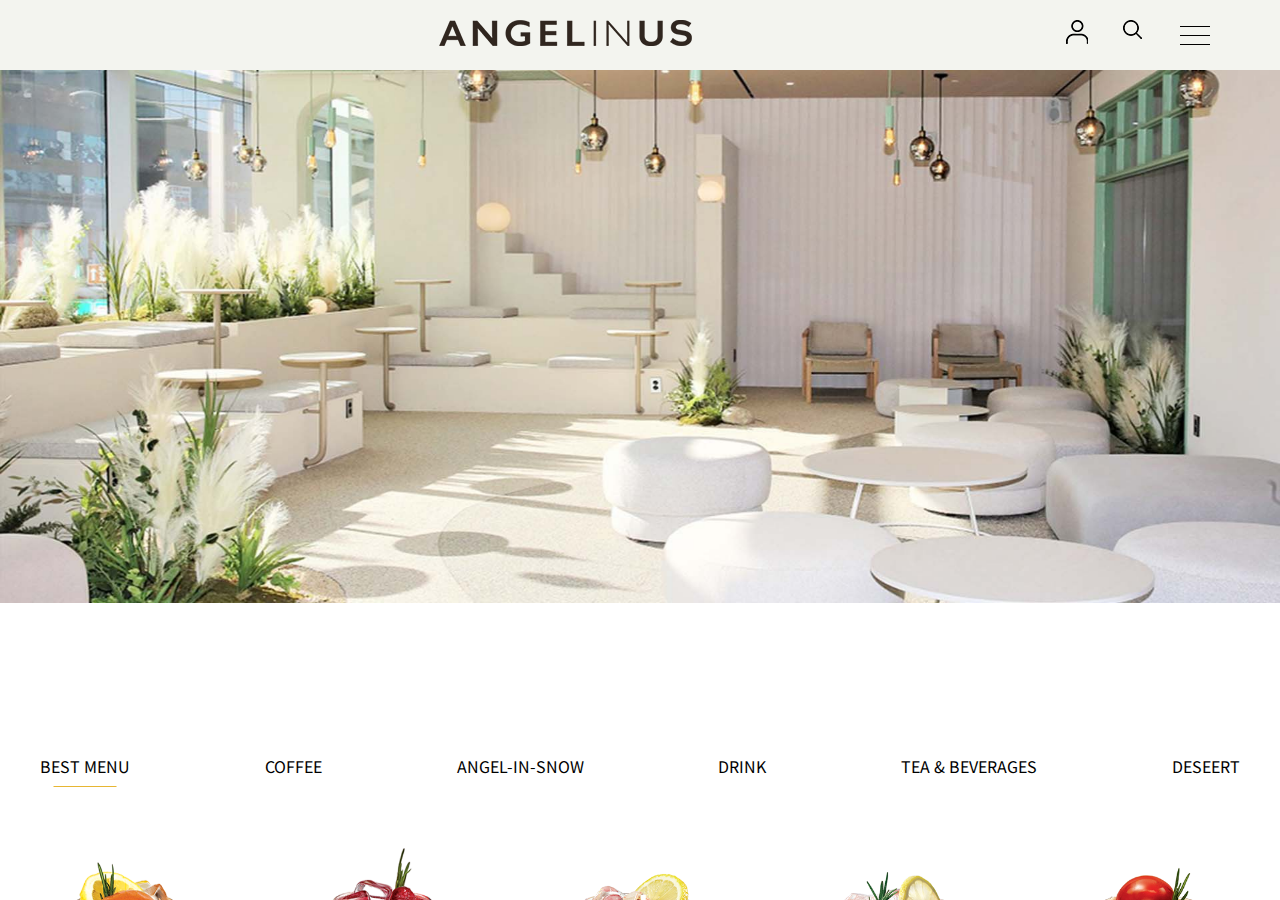
==== commit 9ddf54f3: "sec" ====
--- a/index.html
+++ b/index.html
@@ -141,8 +141,8 @@
                                 <ul>
                                     <li>고소한 견과류와</li>
                                     <li>은은한 베리</li>
-                                    <li>풍부한 바디감이</li>
-                                    <li>특징인 블렌딩 커피</li>
+                                    <li>풍부한 바디감의</li>
+                                    <li>아메리카노</li>
                                 </ul>
                             </div>
                             <div class="pic-item swiper-slide">
@@ -150,8 +150,8 @@
                                 <ul>
                                     <li>달콤한 카라멜과</li>
                                     <li>우유 거품의</li>
-                                    <li>부드러운 맛이</li>
-                                    <li>에스프레소 커피</li>
+                                    <li>부드러운 맛의</li>
+                                    <li>카라멜 마끼야또</li>
                                 </ul>
                             </div>
                             <div class="pic-item swiper-slide">
@@ -168,8 +168,8 @@
                                 <ul>
                                     <li>풍미가 진한</li>
                                     <li>에스프레소와 우유에</li>
-                                    <li>달콤한 바닐라 시럽이</li>
-                                    <li>어우러진 커피</li>
+                                    <li>달콤한바닐라 시럽퐁당</li>
+                                    <li>바닐라 라떼</li>
                                 </ul>
                             </div>
                             <div class="pic-item swiper-slide">
@@ -177,8 +177,8 @@
                                 <ul>
                                     <li>초콜릿과 생크림의</li>
                                     <li>감미로운 맛이</li>
-                                    <li>에스프레소와</li>
-                                    <li>어우러진 커피</li>
+                                    <li>에스프레소의</li>
+                                    <li>카페모카</li>
                                 </ul>
                             </div>
                             <div class="pic-item swiper-slide">
@@ -187,7 +187,7 @@
                                     <li>찬물로 오랜시간</li>
                                     <li>우려내어 와인처럼</li>
                                     <li>숙성시켜 마시는</li>
-                                    <li>차가운 콜드브루</li>
+                                    <li>콜드브루</li>
                                 </ul>
                             </div>
                         </div>
@@ -200,16 +200,16 @@
                                     <li>새콤 달콤한</li>
                                     <li>진한 망고 과즙을</li>
                                     <li>느낄 수 있는</li>
-                                    <li>엔제린 스노우</li>
+                                    <li>망고 스노우</li>
                                 </ul>
                             </div>
                             <div class="pic-item swiper-slide">
                                 <img src="images/스노우2.png" alt="best">
                                 <ul>
                                     <li>새콤달콤한</li>
-                                    <li> 요거트와 샤인머스캣의</li>
+                                    <li>요거트와 샤인머스캣의</li>
                                     <li>달콤함이 조화로운</li>
-                                    <li>엔제린스노우</li>
+                                    <li>샤인머스켓 스노우</li>
                                 </ul>
                             </div>
                             <div class="pic-item swiper-slide">
@@ -218,7 +218,7 @@
                                     <li>달콤한 초콜릿의</li>
                                     <li>이색적인 민트향이</li>
                                     <li>상큼톡톡한</li>
-                                    <li>엔제린스노우</li>
+                                    <li>민트초코 스노우</li>
                                 </ul>
                             </div>
                             <div class="pic-item swiper-slide">
@@ -227,7 +227,7 @@
                                     <li>달콤한 카라멜시럽과</li>
                                     <li>로투스쿠키가 만나</li>
                                     <li>조화를 이루는</li>
-                                    <li>아이스 블렌딩 음료</li>
+                                    <li>로투스쿠키 스노우</li>
                                 </ul>
                             </div>
                             <div class="pic-item swiper-slide">
@@ -236,7 +236,7 @@
                                     <li>달콤한 초콜릿과</li>
                                     <li>진한 초코칩을 입안에서</li>
                                     <li>느낄 수 있는 아이스</li>
-                                    <li>커피 블렌딩 음료</li>
+                                    <li>자바초코칩 스노우</li>
                                 </ul>
                             </div>
                         </div>
@@ -276,7 +276,7 @@
                                     <li>경상북도 사과와 당근을</li>
                                     <li>통째로 갈아만든</li>
                                     <li>신선하고 새콤달콤한</li>
-                                    <li>리얼 생과일주스</li>
+                                    <li>리얼 사과당근주스</li>
                                 </ul>
                             </div>
                             <div class="pic-item swiper-slide">
@@ -285,7 +285,7 @@
                                     <li>경상북도 사과를</li>
                                     <li>통째로 갈아만든</li>
                                     <li>신선하고 새콤달콤한</li>
-                                    <li>리얼 생과일주스</li>
+                                    <li>리얼 사과주스</li>
                                 </ul>
                             </div>
                             <div class="pic-item swiper-slide">
@@ -294,7 +294,7 @@
                                     <li>경상북도 방울토마토를</li>
                                     <li>통째로 갈아만든</li>
                                     <li>신선하고 새콤달콤한</li>
-                                    <li>리얼 생과일주스</li>
+                                    <li>리얼 토마토주스</li>
                                 </ul>
                             </div>
                         </div>
@@ -306,8 +306,8 @@
                                 <ul>
                                     <li>천연 복숭아 오일을</li>
                                     <li>블렌딩하여</li>
-                                    <li>달콤함이</li>
-                                    <li>가미된 우롱차</li>
+                                    <li>달콤함의</li>
+                                    <li>피치우롱</li>
                                 </ul>
                             </div>
                             <div class="pic-item swiper-slide">
@@ -442,6 +442,10 @@
                             </div>
                         </div>
                     </div>
+                </div>
+                <div class="order">
+                    <a href="https://www.lotteeatz.com
+                    " target="_blank" rel="noopener noreferrer">LOTTE EATZ</a>
                 </div>
             </div>
             <div class="event">
@@ -511,9 +515,9 @@
                                 <li><img src="images/L7(1).png" alt="lab1004"></li>
                             </ul>
                             <ul>
-                                <li><img src="images/l7(2).png" alt="lab1004"></li>
-                                <li><img src="images/l7(3).png" alt="lab1004"></li>
-                                <li><img src="images/l7(4).png" alt="lab1004"></li>
+                                <li><img src="images/L7(2).png" alt="lab1004"></li>
+                                <li><img src="images/L7(3).png" alt="lab1004"></li>
+                                <li><img src="images/L7(4).png" alt="lab1004"></li>
                             </ul>
                         </div>
                         <div class="island">
--- a/css/index3.css
+++ b/css/index3.css
@@ -9,6 +9,7 @@
 .wrap{
     width: 100%;
     height: 100%;
+    overflow-x: hidden;
 }
 
 .header{
@@ -194,6 +195,7 @@
     width: 100%;
     display: flex;
     overflow: hidden;
+    margin-bottom: 50px;
 }
 .content .pic{
     width: 100%;
@@ -250,6 +252,16 @@
     height: 60%;
     padding-top: 5%;
 }
+
+.content .order{
+    width: 10%;
+    padding: 0.5rem;
+    margin: 0 auto;
+    border-radius: 15px;
+    background-color: #e7b633;
+    text-align: center;
+    cursor: pointer;
+}
 /* 메뉴부분 수정해야함 */
 /* 메뉴부분 수정해야함 */
 /* 메뉴부분 수정해야함 */
@@ -277,9 +289,8 @@
     margin: 0 auto;
 }
 .content .special .title span{
-    /* padding-left: 475px; */
-    padding-left: 41%;
-    margin: 0 auto;
+    display: flex;
+    justify-content: center;
     font-size: 24px;
 }
 .content .special .title ul{
@@ -417,7 +428,149 @@
 /* 컨텐츠 스페셜 끝 */
 /* 컨텐츠 스페셜 끝 */
 
+
 .content .banner{
+    width: 100%;
+    display: grid;
+    grid-template-columns: repeat(2, 50%);
+}
+.content .banner .left{
+    width: 100%;
+    grid-column: 1/2;
+    background: url(../images/가맹점.png) no-repeat center;
+    background-size: cover;
+}
+.content .banner .left .left-wrap{
+    width: 50%;
+    height: 298px;
+    margin: 0 auto;
+    background-color: rgba(255, 255, 255, 0.76);
+    text-align: center;
+}
+.content .banner .left ul{
+    margin-bottom: 42px;
+    padding-top: 75px;
+}
+.content .banner .left ul li:nth-child(1){
+    font-size: 28px;
+    font-weight: bold;
+    margin-bottom: 25px;
+}
+.content .banner .left .more{
+    width: 40%;
+    background-color: #e7b633;
+    border-radius: 30px;
+    margin: 0 auto;
+    padding: 1% 0;
+    /* line-height: 50px; */
+    font-weight: bold;
+    font-size: 25px;
+    text-align: center;
+}
+
+.content .banner .right{
+    grid-column: 2/3;
+    grid-row: 1/2;
+    display: grid;
+    grid-template-rows: repeat(2, 50%);
+}
+.content .banner .right .title span{
+    font-size: 28px;
+    font-weight: bold;
+    position: relative;
+}
+.content .banner .title span::after{
+    content: "";
+    position: absolute;
+    width: 7px; height: 7px;
+    background-color: #000;
+    border-radius: 5px;
+    /* left: -20%; */
+    left: -15px;
+    top: 50%;
+    transform: translateY(-50%);
+}
+.content .banner .right .top{
+    grid-column: 1/2;
+    background-color: #e7b633;
+    padding: 5% 0;
+
+}
+.content .banner .right .bottom{
+    grid-column: 1/2;
+    grid-row: 2/3;
+    background-color: #f3f4ef;
+    padding: 5% 0;
+}
+.content .banner .right .top .top-wrap,
+.content .banner .right .bottom .bottom-wrap{
+    width: 90%;
+    height: 100%;
+    margin: 0 auto;
+    display: grid;
+    grid-template-columns: repeat(2, 50%);
+}
+.content .banner .top .title p{
+    color: #fff;
+    margin-top: 20px;
+}
+.content .banner .top .searchbox{
+    display: grid;
+    grid-template-rows: repeat(3, 30%);
+    text-align: center;
+    grid-row-gap: 10px;
+}
+.content .banner .top .searchbox .search1{
+    display: flex;
+    justify-content: center;
+    gap: 10%;
+}
+.content .banner .top .searchbox .search1-1{
+    width: 100%;
+    height: 100%;
+    background-color: #f3f4ef;
+    border-radius: 10px;
+    border: 1px solid #8d8e8b;
+}
+.content .banner .top .searchbox .search2{
+    width: 100%;
+    height: 100%;
+    text-align: center;
+    background-color: #f3f4ef;
+    border-radius: 10px;
+    border: 1px solid #8d8e8b;
+    box-sizing: border-box;
+}
+.content .banner .top .searchbox .search3{
+    width: 35%;
+    height: 80%;
+    margin: 0 auto;
+    background-color: #767773;
+    border-radius: 10px;
+}
+.content .banner .bottom .txt .txt-area{
+    display: grid;
+    grid-template-columns: 70% 20%;
+    gap: 10%;
+}
+.content .banner .bottom .txt .txt-area ul:nth-child(2){
+    text-align: right;
+}
+.content .banner .bottom .txt2{
+    margin-top: 10px;
+}
+.content .banner .bottom .txt2 ul:nth-child(1) li{
+    position: relative;
+    width: 100%;
+    white-space: nowrap;
+    overflow: hidden;
+    text-overflow: ellipsis;
+}
+
+/* 망하면 싹다 풀기 */
+/* 망하면 싹다 풀기 */
+/* 망하면 싹다 풀기 */
+/* .content .banner{
     width: 100%;
     display: flex;
 }
@@ -440,20 +593,17 @@
     padding-top: 75px;
 }
 .content .banner .left ul li:nth-child(1){
-    /* font-size: 28px; */
     font-size: 1.5vw;
     font-weight: bold;
     margin-bottom: 25px;
 }
 .content .banner .left .more{
     width: 40%;
-    /* height: 51px; */
     background-color: #e7b633;
     border-radius: 30px;
     margin: 0 auto;
     line-height: 50px;
     font-weight: bold;
-    /* font-size: 21px; */
     font-size: 1.2vw;
     text-align: center;
 }
@@ -476,7 +626,6 @@
     width: 90%;
     margin: 0 auto;
     display: flex;
-    /* justify-content: space-between; */
 }
 .content .banner .right .top .top-wrap .title,
 .content .banner .right .bottom .bottom-wrap .title{
@@ -521,7 +670,6 @@
     box-sizing: border-box;
 }
 .content .banner .top .searchbox .search2{
-    /* width: 460px; */
     height: 40px;
     text-align: center;
     background-color: #f3f4ef;
@@ -532,9 +680,7 @@
     margin-top: 6px;
 }
 .content .banner .top .searchbox .search3{
-    /* width: 173px; */
     width: 35%;
-    /* height: 33px; */
     margin: 0 auto;
     margin-top: 21px;
     text-align: center;
@@ -543,7 +689,6 @@
     line-height: 33px;
 }
 .content .banner .bottom .txt .txt-area{
-    /* width: 460px; */
     display: flex;
     justify-content: space-between;
     flex-basis: 47%;
@@ -560,7 +705,7 @@
     white-space: nowrap;
     overflow: hidden;
     text-overflow: ellipsis;
-}
+} */
 /* .content .banner .bottom .txt ul:nth-child(1) li::after{
     position: absolute;
     content: "";
@@ -628,6 +773,22 @@
     }
 } */
 
+@media screen and (max-width: 1200px) {
+    .header .header-list .side-nav{
+        width: 30%;
+        padding: 5%;
+    }
+    .header .header-list .side-nav ul li:not(:nth-child(5)){
+        padding-bottom: 50px;
+    }
+    .header .header-list .side-nav ul li a{
+        font-size: 14px;
+    }
+
+    .content .order{
+        font-size: 12px;
+    }
+}
 
 @media screen and (min-width: 641px) and (max-width: 1200px) {
     /* .content .menu ul li{
@@ -700,7 +861,10 @@
         display: flex;
     } */
 
-    .content .banner{
+    /* 배너 나중에 풀어 */
+    /* 배너 나중에 풀어 */
+    /* 배너 나중에 풀어 */
+    /* .content .banner{
         flex-wrap: wrap;
     }
     .content .banner .left,
@@ -711,6 +875,29 @@
         white-space: nowrap;
         overflow: hidden;
         text-overflow: ellipsis;
+    } */
+    .content .banner{
+        grid-template-columns: none;
+        grid-template-rows: repeat(2);
+        /* grid-row-gap: 50px; */
+    }
+    .content .banner .left{
+        grid-column: 1/2;
+        grid-row: 1/2;
+    }
+    .content .banner .right{
+        grid-column: 1/2;
+        grid-row: 2/3;
+    }
+    .content .banner .right .title span{
+        font-size: 20px;
+    }
+    .content .banner .right .title p{
+        font-size: 13px;
+    }
+    .content .banner .right .txt-area,
+    .content .banner .right .searchbox{
+        font-size: 15px;
     }
 
     .footer .footer-wrap{
@@ -742,16 +929,25 @@
         display: none;
     }
 
+    .content .menu{
+        padding: 50px 0;
+    }
     .content .menu ul{
         flex-wrap: wrap;
+        row-gap: 20px;
     }
     .content .menu ul li{
         flex-basis: 30%;
         text-align: center;
+        font-size: 10px;
     }
     .content .menu ul li.on::after{
-        width: 30%;
-        bottom: 5%;
+        /* width: 30%;
+        bottom: 5%; */
+        width: 10%;
+        height: 10%;
+        border-radius: 100px;
+        top: -20%;
     }
 
     .content .pic .swiper-wrapper .pic-item ul{
@@ -764,6 +960,9 @@
         display: none;
     }
 
+    .content .special{
+        padding: 100px 0;
+    }
     .content .special .special-wrap .title{
         text-align: center;
     }
@@ -774,9 +973,15 @@
         padding-bottom: 0px;
         flex-wrap: wrap;
         margin: 50px 0;
+        row-gap: 20px;
     }
     .content .special .title ul li{
         flex-basis: 30%;
+        font-size: 10px;
+    }
+    .content .special .title ul li:nth-child(4),
+    .content .special .title ul li:nth-child(5){
+        flex-basis: 50%;
     }
     .content .special .title ul li::after{
         content: "";
@@ -790,7 +995,10 @@
         transition: 0.3s;
     }
     .content .special .title ul li.on::after{
-        width: 20%;
+        width: 10%;
+        height: 10%;
+        border-radius: 100px;
+        top: -20%;
         transition: 0.3s;
     }
 
@@ -828,6 +1036,7 @@
     }
     .content .special .txt_box{
         flex-basis: 80%;
+        margin: 0 auto;
         padding: 3% 0;
         transition: 0.3s;
     }
@@ -837,6 +1046,7 @@
         /* padding-top: 91px; */
         margin-right: 13px;
         align-items: center;
+        font-size: 9px;
     }
     .content .special .txt_box ul li:nth-child(2),
     .content .special .txt_box ul li:nth-child(3),
@@ -848,34 +1058,92 @@
     }
 
     .content .banner{
-        flex-wrap: wrap;
-    }
-    .content .banner .left,
+        grid-template-columns: none;
+        grid-template-rows: repeat(2);
+        /* grid-row-gap: 50px; */
+    }
+    .content .banner .left{
+        grid-column: 1/2;
+        grid-row: 2/3;
+    }
     .content .banner .right{
-        flex-basis: 100%;
-    }
-    .content .banner .right .top .searchbox{
-        margin: 0 auto;
-    }
-    .content .banner .bottom .txt1 ul{
-        width: 50%;
-        justify-content: space-between;
+        grid-column: 1/2;
+        grid-row: 1/2;
+    }
+    .content .banner .right .title span{
+        font-size: 16px;
+    }
+    .content .banner .right .title p{
+        font-size: 11px;
+    }
+    .content .banner .right .txt-area,
+    .content .banner .right .searchbox{
+        font-size: 12px;
     }
     .content .banner .bottom .txt ul li{
         white-space: nowrap;
         overflow: hidden;
         text-overflow: ellipsis;
     }
+
+    /* .content .banner{
+        flex-wrap: wrap;
+    }
+    .content .banner .left,
+    .content .banner .right{
+        flex-basis: 100%;
+    }
+    .content .banner .left .left-wrap{
+        width: 100%;
+    }
+
+    .content .banner .right .top .searchbox{
+        margin: 0 auto;
+    }
+    .content .banner .top .searchbox .search3{
+        width: 100%;
+    }
+    .content .banner .bottom .txt1 ul{
+        width: 50%;
+        justify-content: space-between;
+    }
+    .content .banner .bottom .txt ul li{
+        white-space: nowrap;
+        overflow: hidden;
+        text-overflow: ellipsis;
+    }
     .content .banner .bottom .txt .txt2 ul{
         width: 50%;
     }
-    /* .content .banner .right .title span{
+    .content .banner .right .title{
+        display: none;
+    } */
+
+    /* .content .banner .right{
+        display: grid;
+        grid-template-rows: repeat(2, 2fr);
+    }
+    .content .banner .right .top{
+        grid-row: 1/2;
+    }
+    .content .banner .right .bottom{
+        grid-row: 2/3;
+    }
+
+    .content .banner .top .title p{
+        display: none;
+    }
+    .content .banner .top .top-wrap{
+        display: grid;
+        grid-template-columns: repeat(2);
+    }
+    .content .banner .top .title span{
         font-size: 18px;
     } */
-    .content .banner .right .title{
-        display: none;
-    }
-
+
+    .footer{
+        margin-top: 100px;
+    }
     .footer .footer-wrap{
         padding: 0 2%;
         font-size: 12px;
